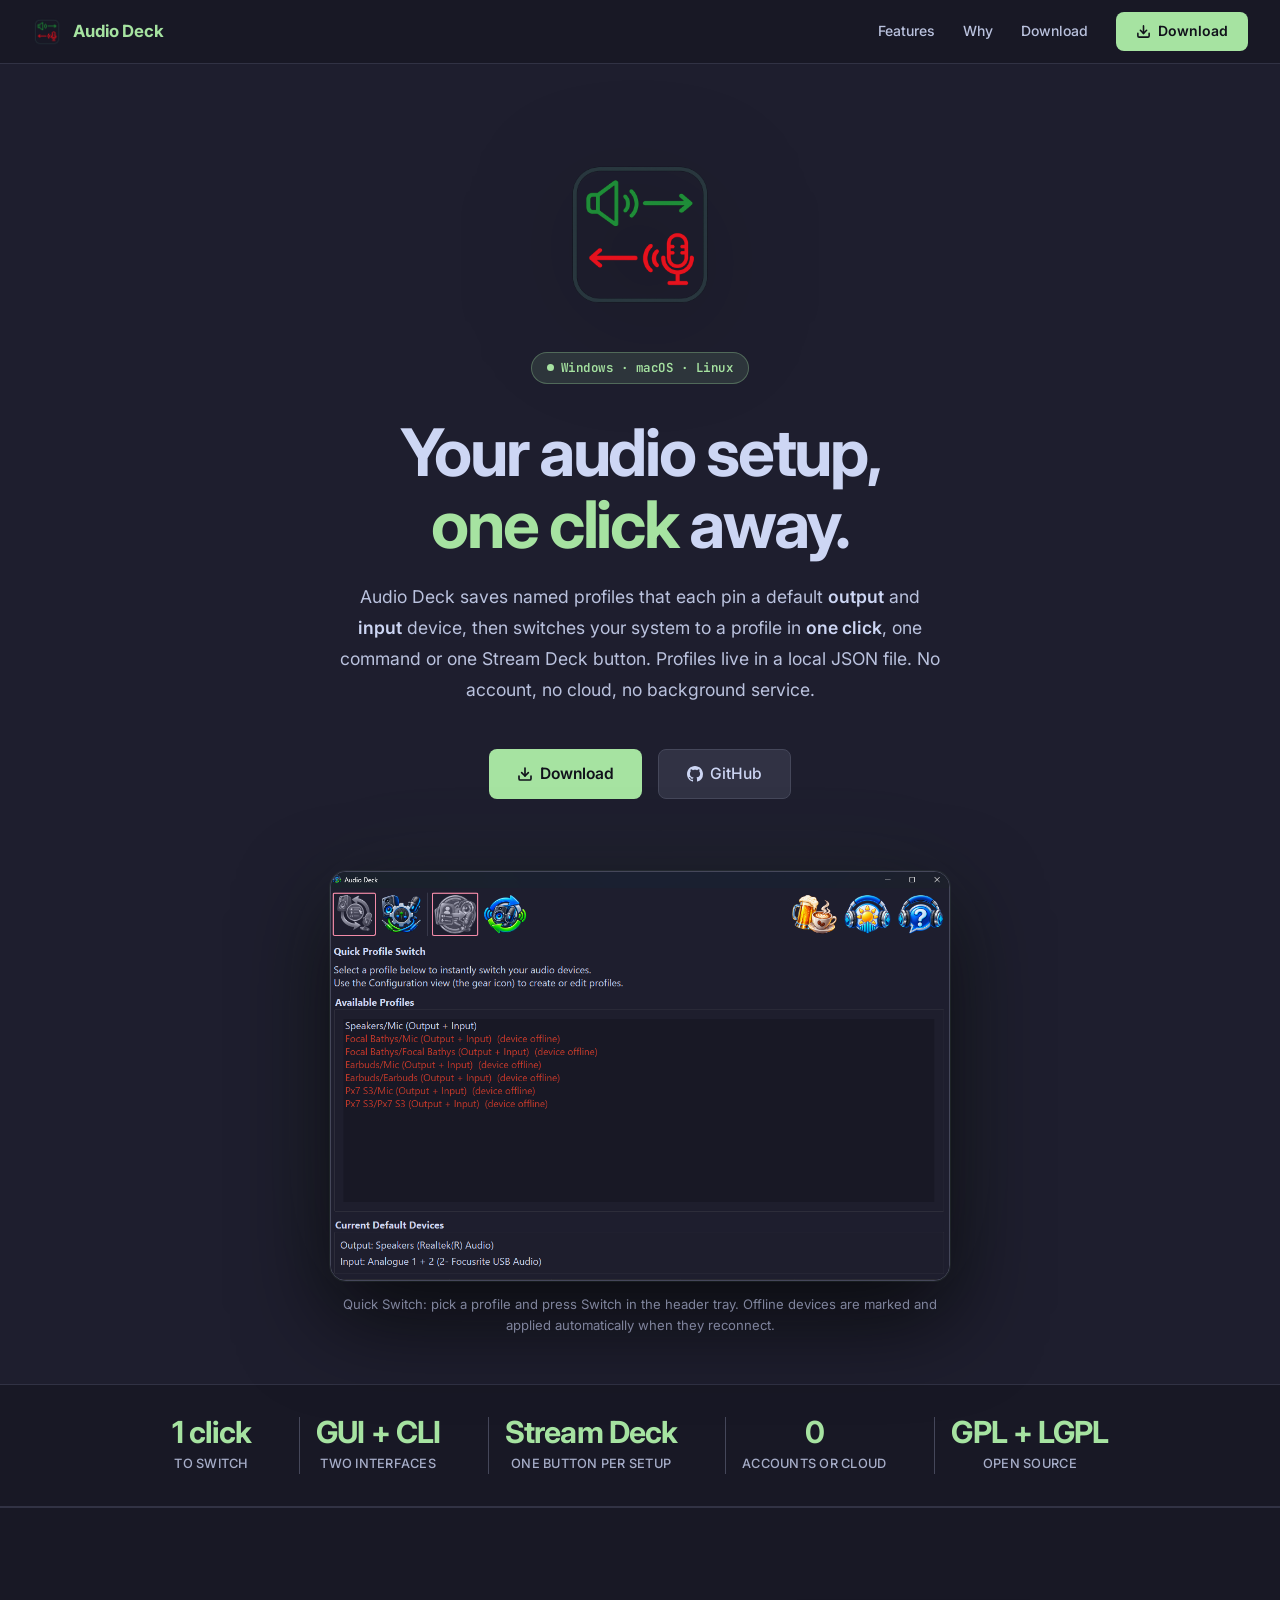
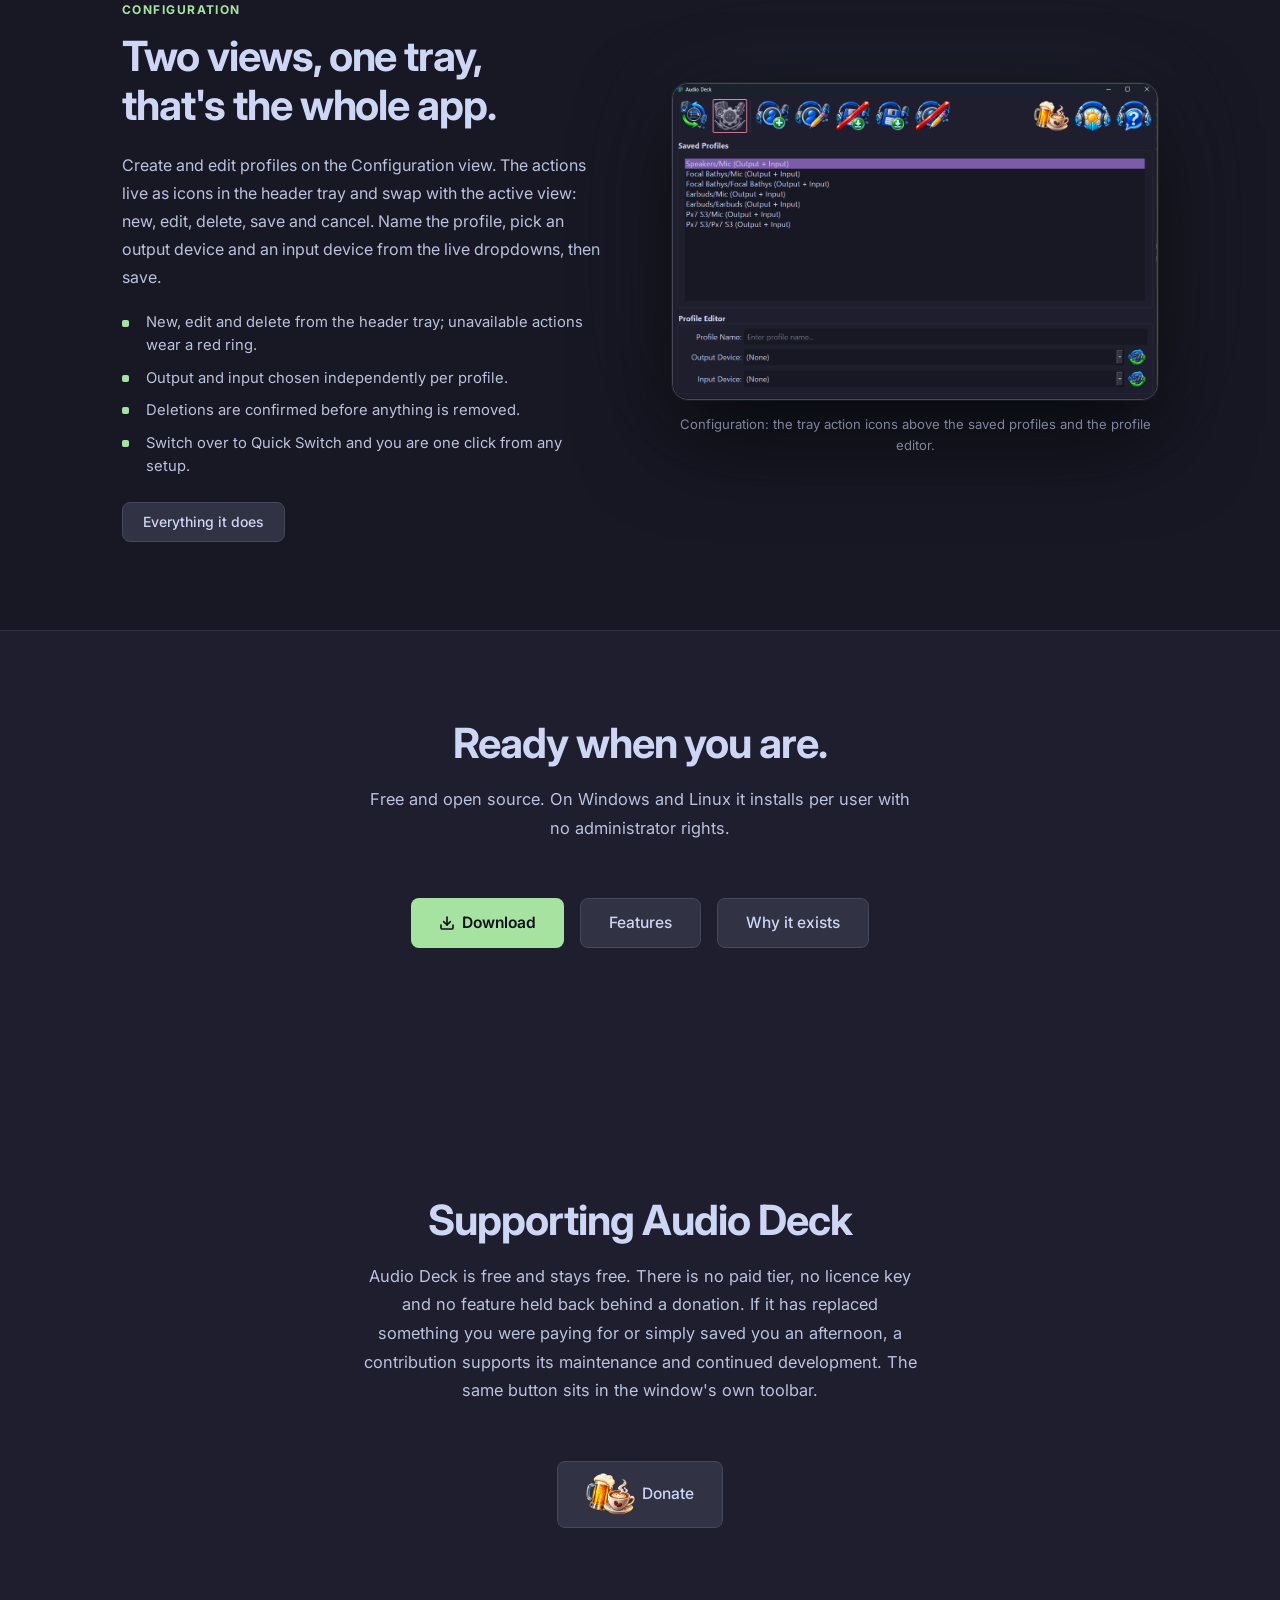
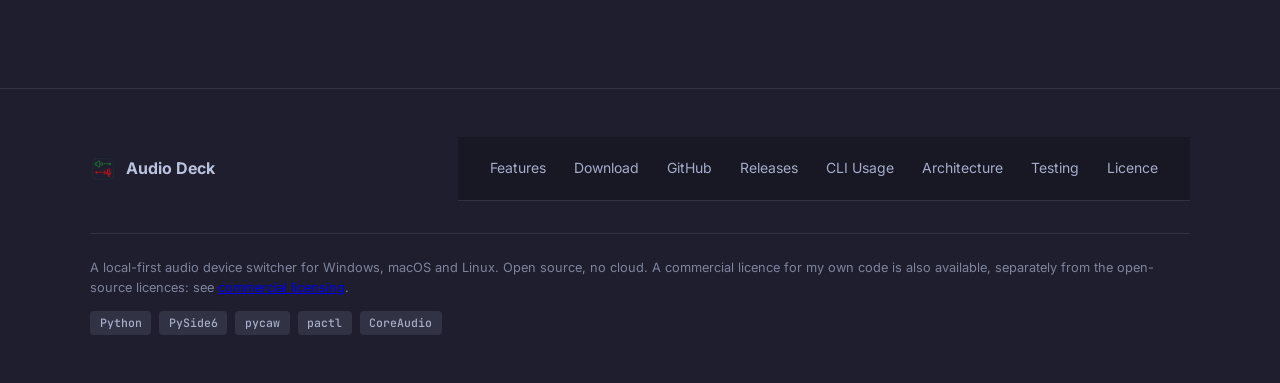
==== docs/index.html @ 9e5902a9 "Point the donate button at the new PayPal page The new page suggests a 5 GBP donation and lets the d" ====
<!DOCTYPE html>
<html lang="en">
<head>
  <meta charset="UTF-8">
  <meta name="viewport" content="width=device-width, initial-scale=1.0">
  <title>Audio Deck: one-click audio device switching</title>
  <meta name="description" content="A local-first audio device switcher for Windows, macOS and Linux. Save named profiles that pin a default output and input device, then switch in one click, one command or one Stream Deck button. GUI and CLI, no account, no cloud.">
  <link rel="canonical" href="https://ernster.dev/AudioDeck/">
  <meta name="theme-color" content="#1e1e2e">
  <!-- Social link previews. og:image must be an absolute URL and a raster
       format; Discord and X will not resolve a relative path or render SVG. -->
  <meta property="og:type" content="website">
  <meta property="og:site_name" content="Audio Deck">
  <meta property="og:url" content="https://ernster.dev/AudioDeck/">
  <meta property="og:title" content="Audio Deck: one-click audio device switching">
  <meta property="og:description" content="Save named profiles that pin a default output and input device, then switch your system in one click, one command or one Stream Deck button. Local-first, no account, no cloud.">
  <meta property="og:image" content="https://ernster.dev/AudioDeck/audiodeck-512.png">
  <meta property="og:image:width" content="512">
  <meta property="og:image:height" content="512">
  <meta property="og:image:alt" content="Audio Deck app icon">
  <meta property="og:locale" content="en_GB">
  <meta name="twitter:card" content="summary">
  <meta name="twitter:title" content="Audio Deck: one-click audio device switching">
  <meta name="twitter:description" content="Save named profiles that pin a default output and input device, then switch your system in one click, one command or one Stream Deck button.">
  <meta name="twitter:image" content="https://ernster.dev/AudioDeck/audiodeck-512.png">
  <script type="application/ld+json">
  {
    "@context": "https://schema.org",
    "@type": "SoftwareApplication",
    "name": "Audio Deck",
    "alternateName": "AudioDeck",
    "operatingSystem": "Windows, macOS, Linux",
    "applicationCategory": "UtilitiesApplication",
    "applicationSubCategory": "Audio device switcher",
    "description": "A local-first audio device switcher for Windows, macOS and Linux. Save named profiles that pin a default output and input device, then switch in one click, one command or one Stream Deck button. GUI and CLI, no account, no cloud.",
    "url": "https://ernster.dev/AudioDeck/",
    "downloadUrl": "https://github.com/oernster/AudioDeck/releases",
    "softwareHelp": "https://github.com/oernster/AudioDeck",
    "license": ["https://www.gnu.org/licenses/gpl-3.0.html", "https://www.gnu.org/licenses/lgpl-3.0.html"],
    "image": "https://ernster.dev/AudioDeck/audiodeck-512.png",
    "offers": {"@type": "Offer", "price": "0", "priceCurrency": "USD"},
    "author": {"@type": "Person", "name": "Oliver Ernster", "url": "https://github.com/oernster"}
  }
  </script>
  <link rel="icon" href="favicon.ico" sizes="any">
  <link rel="icon" type="image/png" sizes="32x32" href="favicon-32.png">
  <link rel="apple-touch-icon" href="apple-touch-icon.png">
  <link rel="preconnect" href="https://fonts.googleapis.com">
  <link rel="preconnect" href="https://fonts.gstatic.com" crossorigin>
  <link href="https://fonts.googleapis.com/css2?family=Inter:opsz,wght@14..32,300;14..32,400;14..32,500;14..32,600;14..32,700&family=JetBrains+Mono:wght@400;500&display=swap" rel="stylesheet">
  <link rel="stylesheet" href="styles.css">
</head>
<body>

<!-- Nav -->
<nav>
  <a class="nav-brand" href="./">
    <img src="audiodeck-512.png" alt="Audio Deck icon">
    <span>Audio Deck</span>
  </a>
  <div class="nav-right">
    <a class="nav-link" href="features.html">Features</a>
    <a class="nav-link" href="why.html">Why</a>
    <a class="nav-link" href="download.html">Download</a>
    <a class="btn-primary" href="download.html">
      <svg width="15" height="15" viewBox="0 0 24 24" fill="none" stroke="currentColor" stroke-width="2.5" stroke-linecap="round" stroke-linejoin="round"><path d="M21 15v4a2 2 0 0 1-2 2H5a2 2 0 0 1-2-2v-4"/><polyline points="7 10 12 15 17 10"/><line x1="12" y1="15" x2="12" y2="3"/></svg>
      Download
    </a>
  </div>
</nav>

<!-- Hero -->
<section class="hero">
  <img class="hero-icon fade" src="audiodeck-512.png" width="168" height="168" alt="Audio Deck app icon" fetchpriority="high" decoding="async">

  <div class="badge fade">
    <span class="badge-dot"></span>
    Windows &middot; macOS &middot; Linux
  </div>

  <h1 class="fade d1">Your audio setup,<br><span class="accent">one click</span> away.</h1>

  <p class="hero-desc fade d2">
    Audio Deck saves named profiles that each pin a default <strong>output</strong> and <strong>input</strong> device,
    then switches your system to a profile in <strong>one click</strong>, one command or one Stream Deck button.
    Profiles live in a local JSON file. No account, no cloud, no background service.
  </p>

  <div class="hero-cta fade d3">
    <a class="btn-primary" href="download.html">
      <svg width="16" height="16" viewBox="0 0 24 24" fill="none" stroke="currentColor" stroke-width="2.5" stroke-linecap="round" stroke-linejoin="round"><path d="M21 15v4a2 2 0 0 1-2 2H5a2 2 0 0 1-2-2v-4"/><polyline points="7 10 12 15 17 10"/><line x1="12" y1="15" x2="12" y2="3"/></svg>
      Download
    </a>
    <a class="btn-secondary" href="https://github.com/oernster/AudioDeck">
      <svg width="16" height="16" viewBox="0 0 24 24" fill="currentColor"><path d="M12 0C5.37 0 0 5.37 0 12c0 5.31 3.435 9.795 8.205 11.385.6.105.825-.255.825-.57 0-.285-.015-1.23-.015-2.235-3.015.555-3.795-.735-4.035-1.41-.135-.345-.72-1.41-1.23-1.695-.42-.225-1.02-.78-.015-.795.945-.015 1.62.87 1.845 1.23 1.08 1.815 2.805 1.305 3.495.99.105-.78.42-1.305.765-1.605-2.67-.3-5.46-1.335-5.46-5.925 0-1.305.465-2.385 1.23-3.225-.12-.3-.54-1.53.12-3.18 0 0 1.005-.315 3.3 1.23.96-.27 1.98-.405 3-.405s2.04.135 3 .405c2.295-1.56 3.3-1.23 3.3-1.23.66 1.65.24 2.88.12 3.18.765.84 1.23 1.905 1.23 3.225 0 4.605-2.805 5.625-5.475 5.925.435.375.81 1.095.81 2.22 0 1.605-.015 2.895-.015 3.3 0 .315.225.69.825.57A12.02 12.02 0 0 0 24 12c0-6.63-5.37-12-12-12z"/></svg>
      GitHub
    </a>
  </div>

  <div class="hero-shot fade d4">
    <div class="shot">
      <img src="screenshots/audiodeck1.png" width="1144" height="752" alt="Audio Deck Quick Switch view: the header tray of icon buttons above a list of saved profiles with offline devices marked, above the current default output and input devices.">
    </div>
    <p class="shot-caption">Quick Switch: pick a profile and press Switch in the header tray. Offline devices are marked and applied automatically when they reconnect.</p>
  </div>
</section>

<!-- Stats bar -->
<div class="stats-bar">
  <div class="stats-inner">
    <div class="stat"><div class="stat-value">1 click</div><div class="stat-label">To switch</div></div>
    <div class="stat"><div class="stat-value">GUI + CLI</div><div class="stat-label">Two interfaces</div></div>
    <div class="stat"><div class="stat-value">Stream Deck</div><div class="stat-label">One button per setup</div></div>
    <div class="stat"><div class="stat-value">0</div><div class="stat-label">Accounts or cloud</div></div>
    <div class="stat"><div class="stat-value">GPL + LGPL</div><div class="stat-label">Open source</div></div>
  </div>
</div>

<!-- Configuration screenshot split -->
<div class="split-band">
  <section class="section">
    <div class="split-grid">
      <div class="split-text">
        <div class="section-label">Configuration</div>
        <h2 class="section-title" style="margin-bottom:1.25rem;">Two views, one tray,<br>that's the whole app.</h2>
        <p>Create and edit profiles on the Configuration view. The actions live as icons in the header tray and swap with the active view: new, edit, delete, save and cancel. Name the profile, pick an output device and an input device from the live dropdowns, then save.</p>
        <ul>
          <li>New, edit and delete from the header tray; unavailable actions wear a red ring.</li>
          <li>Output and input chosen independently per profile.</li>
          <li>Deletions are confirmed before anything is removed.</li>
          <li>Switch over to Quick Switch and you are one click from any setup.</li>
        </ul>
        <a class="btn-secondary" href="features.html">Everything it does</a>
      </div>
      <div>
        <div class="shot">
          <img src="screenshots/audiodeck2.png" width="1148" height="749" alt="Audio Deck Configuration view: the header tray action icons above the saved-profiles list and a profile editor showing profile name, output device and input device dropdowns.">
        </div>
        <p class="shot-caption">Configuration: the tray action icons above the saved profiles and the profile editor.</p>
      </div>
    </div>
  </section>
</div>

<!-- Closing pointers -->
<section class="section" style="text-align:center;">
  <h2 class="section-title">Ready when you are.</h2>
  <p class="section-sub" style="margin-left:auto;margin-right:auto;">Free and open source. On Windows and Linux it installs per user with no administrator rights.</p>
  <div class="hero-cta">
    <a class="btn-primary" href="download.html">
      <svg width="16" height="16" viewBox="0 0 24 24" fill="none" stroke="currentColor" stroke-width="2.5" stroke-linecap="round" stroke-linejoin="round"><path d="M21 15v4a2 2 0 0 1-2 2H5a2 2 0 0 1-2-2v-4"/><polyline points="7 10 12 15 17 10"/><line x1="12" y1="15" x2="12" y2="3"/></svg>
      Download
    </a>
    <a class="btn-secondary" href="features.html">Features</a>
    <a class="btn-secondary" href="why.html">Why it exists</a>
  </div>
</section>

<!-- Supporting the project -->
<section class="section" id="support" style="text-align:center;">
  <h2 class="section-title">Supporting Audio Deck</h2>
  <p class="section-sub" style="margin-left:auto;margin-right:auto;">Audio Deck is free and stays free. There is no paid tier, no licence key and no feature held back behind a donation. If it has replaced something you were paying for or simply saved you an afternoon, a contribution supports its maintenance and continued development. The same button sits in the window's own toolbar.</p>
  <div class="hero-cta">
    <a class="btn-secondary" href="https://www.paypal.com/ncp/payment/8DD4P8F5U69F6">
      <img src="donate.png" alt="">
      Donate
    </a>
  </div>
</section>

<!-- Footer -->
<footer>
  <div class="footer-inner">
    <div class="footer-top">
      <a class="footer-brand" href="./">
        <img src="audiodeck-512.png" alt="Audio Deck">
        <span>Audio Deck</span>
      </a>
      <nav class="footer-links">
        <a href="features.html">Features</a>
        <a href="download.html">Download</a>
        <a href="https://github.com/oernster/AudioDeck">GitHub</a>
        <a href="https://github.com/oernster/AudioDeck/releases">Releases</a>
        <a href="https://github.com/oernster/AudioDeck/blob/main/CLI_USAGE.md">CLI Usage</a>
        <a href="https://github.com/oernster/AudioDeck/blob/main/ARCHITECTURE.md">Architecture</a>
        <a href="https://github.com/oernster/AudioDeck/blob/main/TESTING.md">Testing</a>
        <a href="https://github.com/oernster/AudioDeck/blob/main/LICENSE">Licence</a>
      </nav>
    </div>
    <div class="footer-bottom">
      <p>A local-first audio device switcher for Windows, macOS and Linux. Open source, no cloud. A commercial licence for my own code is also available, separately from the open-source licences: see <a href="https://ernster.dev/commercial-licensing.html">commercial licensing</a>.</p>
      <div class="chips">
        <span class="chip">Python</span>
        <span class="chip">PySide6</span>
        <span class="chip">pycaw</span>
        <span class="chip">pactl</span>
        <span class="chip">CoreAudio</span>
      </div>
    </div>
  </div>
</footer>

</body>
</html>
---- docs/styles.css ----
/* Audio Deck site styles, shared by every page. Catppuccin Mocha. */

/* Catppuccin Mocha palette */
:root {
  --base:     #1e1e2e;
  --mantle:   #181825;
  --crust:    #11111b;
  --surface0: #313244;
  --surface1: #45475a;
  --surface2: #585b70;
  --overlay0: #6c7086;
  --overlay1: #7f849c;
  --subtext0: #a6adc8;
  --subtext1: #bac2de;
  --text:     #cdd6f4;
  --lavender: #b4befe;
  --blue:     #89b4fa;
  --sapphire: #74c7ec;
  --teal:     #94e2d5;
  --green:    #a6e3a1;
  --yellow:   #f9e2af;
  --peach:    #fab387;
  --maroon:   #eba0ac;
  --red:      #f38ba8;
  --mauve:    #cba6f7;
  --pink:     #f5c2e7;
  /* Audio Deck primary accent = green (output), with red as the input counterpart */
  --accent:        var(--green);
  --accent-rgb:    166, 227, 161;
}

*, *::before, *::after { box-sizing: border-box; margin: 0; padding: 0; }

html { scroll-behavior: smooth; }

body {
  font-family: 'Inter', system-ui, sans-serif;
  background: var(--base);
  color: var(--text);
  line-height: 1.6;
  -webkit-font-smoothing: antialiased;
}

/* Navigation */
nav {
  position: sticky;
  top: 0;
  z-index: 100;
  background: rgba(24, 24, 37, 0.88);
  backdrop-filter: blur(14px);
  -webkit-backdrop-filter: blur(14px);
  border-bottom: 1px solid var(--surface0);
  padding: 0 2rem;
  height: 64px;
  display: flex;
  align-items: center;
  justify-content: space-between;
}

.nav-brand { display: flex; align-items: center; gap: 0.7rem; text-decoration: none; }
.nav-brand img { width: 30px; height: 30px; }
.nav-brand span { font-size: 1.05rem; font-weight: 700; letter-spacing: -0.01em; color: var(--accent); }

.nav-right { display: flex; align-items: center; gap: 1.75rem; }
.nav-right a.nav-link {
  color: var(--subtext1);
  text-decoration: none;
  font-size: 0.875rem;
  font-weight: 500;
  transition: color 0.18s;
}
.nav-right a.nav-link:hover { color: var(--text); }

/* Buttons */
.btn-primary {
  display: inline-flex;
  align-items: center;
  gap: 0.45rem;
  background: var(--accent);
  color: var(--crust);
  text-decoration: none;
  font-weight: 600;
  font-size: 0.875rem;
  padding: 0.5rem 1.25rem;
  border-radius: 8px;
  transition: opacity 0.18s, transform 0.15s;
  white-space: nowrap;
}
.btn-primary:hover { opacity: 0.88; transform: translateY(-1px); }

.btn-secondary {
  display: inline-flex;
  align-items: center;
  gap: 0.45rem;
  background: var(--surface0);
  color: var(--text);
  text-decoration: none;
  font-weight: 500;
  font-size: 0.875rem;
  padding: 0.5rem 1.25rem;
  border-radius: 8px;
  border: 1px solid var(--surface1);
  transition: background 0.18s, transform 0.15s;
  white-space: nowrap;
}
.btn-secondary:hover { background: var(--surface1); transform: translateY(-1px); }

/* A button whose label is preceded by artwork rather than plain text. Sized in
   em against the button's own type, so the two stay in proportion if that type
   ever changes. At one line box the artwork could not be read, so the mark
   takes 1.8 times that and this button is deliberately taller than a text-only
   one beside it. display: block drops the inline descender space that would
   otherwise add a stray couple of pixels under the picture. */
.btn-secondary img {
  display: block;
  height: 2.7em;
  width: auto;
}


/* Hero */
.hero { max-width: 1100px; margin: 0 auto; padding: 5.5rem 2rem 3rem; text-align: center; }

.hero-icon {
  display: block;
  width: 168px;
  height: 168px;
  margin: 0 auto 2rem;
  filter: drop-shadow(0 22px 50px rgba(0, 0, 0, 0.5));
}

.badge {
  display: inline-flex;
  align-items: center;
  gap: 0.45rem;
  background: rgba(var(--accent-rgb), 0.12);
  border: 1px solid rgba(var(--accent-rgb), 0.3);
  color: var(--accent);
  font-size: 0.78rem;
  font-weight: 600;
  font-family: 'JetBrains Mono', monospace;
  padding: 0.3rem 0.9rem;
  border-radius: 99px;
  margin-bottom: 2rem;
  letter-spacing: 0.04em;
}
.badge-dot { width: 7px; height: 7px; border-radius: 50%; background: var(--accent); flex-shrink: 0; }

h1 {
  font-size: clamp(2.5rem, 6vw, 4.1rem);
  font-weight: 700;
  letter-spacing: -0.035em;
  line-height: 1.1;
  margin-bottom: 1.4rem;
}
h1 .accent { color: var(--accent); }

.hero-desc {
  font-size: 1.1rem;
  color: var(--subtext1);
  max-width: 600px;
  margin: 0 auto 2.75rem;
  line-height: 1.75;
}
.hero-desc strong { color: var(--text); font-weight: 600; }

.hero-cta { display: flex; gap: 1rem; justify-content: center; flex-wrap: wrap; margin-bottom: 4.5rem; }
.hero-cta .btn-primary, .hero-cta .btn-secondary { font-size: 0.975rem; padding: 0.7rem 1.75rem; }

.shot {
  border-radius: 16px;
  overflow: hidden;
  border: 1px solid var(--surface1);
  background: var(--crust);
  box-shadow:
    0 0 0 1px rgba(var(--accent-rgb), 0.06),
    0 36px 90px rgba(0, 0, 0, 0.7),
    0 0 120px rgba(var(--accent-rgb), 0.05);
}
.shot img { width: 100%; height: auto; display: block; }

.hero-shot { max-width: 620px; margin: 0 auto; }

/* Stats bar */
.stats-bar { background: var(--mantle); border-top: 1px solid var(--surface0); border-bottom: 1px solid var(--surface0); }
.stats-inner {
  max-width: 1100px;
  margin: 0 auto;
  padding: 2rem;
  display: flex;
  gap: 2rem;
  flex-wrap: wrap;
  justify-content: center;
  align-items: center;
}
.stat { text-align: center; padding: 0 1rem; }
.stat + .stat { border-left: 1px solid var(--surface1); }
.stat-value { font-size: 1.9rem; font-weight: 700; letter-spacing: -0.03em; color: var(--accent); line-height: 1; margin-bottom: 0.4rem; }
.stat-label { font-size: 0.8rem; color: var(--subtext0); font-weight: 500; letter-spacing: 0.02em; text-transform: uppercase; }

/* Section wrapper */
.section { max-width: 1100px; margin: 0 auto; padding: 5.5rem 2rem; }
.section-label {
  display: inline-block;
  color: var(--accent);
  font-size: 0.75rem;
  font-weight: 700;
  letter-spacing: 0.12em;
  text-transform: uppercase;
  margin-bottom: 0.75rem;
}
.section-title { font-size: clamp(1.8rem, 4vw, 2.6rem); font-weight: 700; letter-spacing: -0.025em; line-height: 1.2; margin-bottom: 1rem; }
.section-sub { font-size: 1.025rem; color: var(--subtext1); max-width: 560px; line-height: 1.75; margin-bottom: 3.5rem; }

/* Features grid */
.features-grid { display: grid; grid-template-columns: repeat(auto-fill, minmax(305px, 1fr)); gap: 1.25rem; }
.feat {
  background: var(--mantle);
  border: 1px solid var(--surface0);
  border-radius: 16px;
  padding: 1.75rem;
  transition: border-color 0.2s, transform 0.2s;
}
.feat:hover { border-color: var(--surface2); transform: translateY(-3px); }
.feat-icon {
  width: 44px;
  height: 44px;
  border-radius: 12px;
  display: flex;
  align-items: center;
  justify-content: center;
  margin-bottom: 1.1rem;
  flex-shrink: 0;
}
.ic-green  { background: rgba(166,227,161,0.15); color: var(--green); }
.ic-red    { background: rgba(243,139,168,0.15); color: var(--red); }
.ic-blue   { background: rgba(137,180,250,0.15); color: var(--blue); }
.ic-teal   { background: rgba(148,226,213,0.15); color: var(--teal); }
.ic-peach  { background: rgba(250,179,135,0.15); color: var(--peach); }
.ic-sapp   { background: rgba(116,199,236,0.15); color: var(--sapphire); }
.ic-lav    { background: rgba(180,190,254,0.15); color: var(--lavender); }
.ic-yellow { background: rgba(249,226,175,0.15); color: var(--yellow); }
.ic-mauve  { background: rgba(203,166,247,0.15); color: var(--mauve); }
.ic-pink   { background: rgba(245,194,231,0.15); color: var(--pink); }
/* A tenth card would sit alone on a fourth row, so it spans the grid and
   lays out horizontally, reading as a closing note rather than a leftover. */
.feat-wide { grid-column: 1 / -1; display: flex; align-items: center; gap: 1.25rem; }
.feat-wide .feat-icon { flex: 0 0 auto; margin-bottom: 0; }
.feat-wide .feat-wide-body { display: flex; flex-direction: column; gap: 0.35rem; }
.feat-wide h3 { margin: 0; }
.feat-wide p { margin: 0; }
@media (max-width: 700px) {
  .feat-wide { flex-direction: column; align-items: flex-start; gap: 0.75rem; }
}
.feat h3 { font-size: 0.975rem; font-weight: 600; color: var(--text); margin-bottom: 0.5rem; }
.feat p { font-size: 0.875rem; color: var(--subtext0); line-height: 1.65; }

.divider { max-width: 1100px; margin: 0 auto; height: 1px; background: var(--surface0); }

/* Split section (text + screenshot) */
.split-band { background: var(--mantle); border-top: 1px solid var(--surface0); border-bottom: 1px solid var(--surface0); }
.split-grid { display: grid; grid-template-columns: 1fr 1fr; gap: 4rem; align-items: center; }
.split-grid .split-text p { color: var(--subtext1); font-size: 1rem; line-height: 1.75; margin-bottom: 1.25rem; }
.split-grid .split-text ul { list-style: none; display: flex; flex-direction: column; gap: 0.6rem; margin-bottom: 1.5rem; }
.split-grid .split-text li { font-size: 0.925rem; color: var(--subtext1); line-height: 1.55; padding-left: 1.5rem; position: relative; }
.split-grid .split-text li::before {
  content: '';
  position: absolute;
  left: 0;
  top: 0.55em;
  width: 7px;
  height: 7px;
  border-radius: 2px;
  background: var(--accent);
}

/* Code block */
.code-block { background: var(--crust); border: 1px solid var(--surface0); border-radius: 14px; overflow: hidden; }
.code-block-head {
  background: var(--surface0);
  padding: 0.55rem 1rem;
  font-size: 0.775rem;
  color: var(--subtext0);
  font-family: 'JetBrains Mono', monospace;
  display: flex;
  align-items: center;
  gap: 0.5rem;
  border-bottom: 1px solid var(--surface1);
}
.code-block pre {
  padding: 1.25rem;
  font-family: 'JetBrains Mono', monospace;
  font-size: 0.81rem;
  line-height: 1.8;
  color: var(--text);
  overflow-x: auto;
}
.tc { color: var(--overlay1); }
.tk { color: var(--blue); }
.ta { color: var(--green); }
.tf { color: var(--peach); }
.ts { color: var(--teal); }

.cli-grid { display: grid; grid-template-columns: 1fr 1fr; gap: 1.5rem; align-items: start; }

/* Architecture */
.arch-figure {
  display: block;
  width: 100%;
  max-width: 880px;
  margin: 1.75rem auto 0;
  background: var(--mantle);
  border: 1px solid var(--surface0);
  border-radius: 14px;
  padding: 1.75rem;
}
.arch-figure svg { width: 100%; height: auto; display: block; }

/* Install */
.install-band { background: var(--mantle); border-top: 1px solid var(--surface0); border-bottom: 1px solid var(--surface0); }
.install-grid { display: grid; grid-template-columns: 1fr 1fr; gap: 4rem; align-items: start; }
.install-grid .install-text p { color: var(--subtext1); font-size: 0.95rem; line-height: 1.7; margin-bottom: 1.75rem; }
.install-grid .install-text .note { margin-top: 1.25rem; font-size: 0.8rem; color: var(--overlay1); }
code.inline { font-family: 'JetBrains Mono', monospace; font-size: 0.82rem; color: var(--peach); }

/* Download */
#download .section-sub { margin-bottom: 1.25rem; }
.dl-version {
  display: block;
  width: fit-content;
  margin-left: auto;
  margin-right: auto;
  margin-top: 4px;
  font-size: 14px;
  color: var(--accent);
  border: 1px solid var(--surface1);
  border-radius: 999px;
  padding: 4px 14px;
}
.downloads {
  display: grid;
  grid-template-columns: repeat(auto-fit, minmax(260px, 1fr));
  gap: 16px;
  margin-top: 28px;
}
.dl-card {
  background: var(--crust);
  border: 1px solid var(--surface0);
  border-radius: 16px;
  padding: 24px 20px;
  text-align: center;
  display: flex;
  flex-direction: column;
  gap: 6px;
}
.dl-card .ico { font-size: 30px; }
.dl-card h3 { margin: 4px 0 0; font-size: 18px; font-weight: 600; }
.dl-card .req { color: var(--subtext0); font-size: 13px; margin: 0; }
.dl-card .btn-primary { margin: 14px auto 4px; }
.dl-card .meta {
  color: var(--subtext0);
  font-size: 12.5px;
  min-height: 1.2em;
  margin: 0;
}
.dl-card .how { color: var(--subtext0); font-size: 13px; margin: 8px 0 0; }
.dl-card code {
  background: var(--surface0);
  border: 1px solid var(--surface1);
  border-radius: 6px;
  padding: 1px 6px;
  font-size: 12px;
  font-family: 'JetBrains Mono', monospace;
  color: var(--peach);
}
.dl-links {
  text-align: center;
  color: var(--subtext0);
  font-size: 14px;
  margin: 18px 0 0;
}
.dl-links a { color: var(--accent); text-decoration: none; }
.dl-links a:hover { text-decoration: underline; }

/* Footer */
footer { border-top: 1px solid var(--surface0); padding: 3rem 2rem; }
.footer-inner { max-width: 1100px; margin: 0 auto; }
.footer-top { display: flex; align-items: center; justify-content: space-between; flex-wrap: wrap; gap: 1.5rem; margin-bottom: 2rem; }
.footer-brand { display: flex; align-items: center; gap: 0.6rem; text-decoration: none; }
.footer-brand img { width: 26px; height: 26px; }
.footer-brand span { font-size: 1rem; font-weight: 700; color: var(--subtext1); }
.footer-links { display: flex; gap: 1.75rem; flex-wrap: wrap; }
.footer-links a { color: var(--subtext0); text-decoration: none; font-size: 0.875rem; transition: color 0.18s; }
.footer-links a:hover { color: var(--text); }
.footer-bottom { border-top: 1px solid var(--surface0); padding-top: 1.5rem; display: flex; align-items: center; justify-content: space-between; flex-wrap: wrap; gap: 0.75rem; }
.footer-bottom p { font-size: 0.8rem; color: var(--overlay1); }
.footer-bottom .chips { display: flex; gap: 0.5rem; flex-wrap: wrap; }
.chip { background: var(--surface0); color: var(--subtext0); font-size: 0.72rem; font-weight: 500; padding: 0.2rem 0.6rem; border-radius: 4px; font-family: 'JetBrains Mono', monospace; }

/* Screenshot caption */
.shot-caption { text-align: center; font-size: 0.82rem; color: var(--overlay1); margin-top: 0.85rem; }

/* Responsive */
@media (max-width: 768px) {
  .split-grid, .install-grid, .cli-grid { grid-template-columns: 1fr; gap: 2.5rem; }
}
@media (max-width: 640px) {
  nav { padding: 0 1rem; }
  .nav-right .nav-link { display: none; }
  .hero { padding: 3rem 1.25rem 2rem; }
  .section { padding: 3.5rem 1.25rem; }
  .features-grid { grid-template-columns: 1fr; }
  .stat + .stat { border-left: none; border-top: 1px solid var(--surface1); }
  .stats-inner { flex-direction: column; gap: 1.25rem; }
}

/* Entrance animation */
@keyframes fadeUp { from { opacity: 0; transform: translateY(18px); } to { opacity: 1; transform: translateY(0); } }
.fade { animation: fadeUp 0.52s ease both; }
.d1 { animation-delay: 0.08s; }
.d2 { animation-delay: 0.18s; }
.d3 { animation-delay: 0.28s; }
.d4 { animation-delay: 0.38s; }

/* Prose pages (why.html) */
.prose p {
  color: var(--subtext1);
  font-size: 1.025rem;
  max-width: 820px;
  line-height: 1.75;
  margin-bottom: 1.25rem;
}
.prose a { color: var(--accent); text-decoration: none; }
.prose a:hover { text-decoration: underline; }
.cta-row { display: flex; gap: 1rem; flex-wrap: wrap; margin-top: 2rem; }
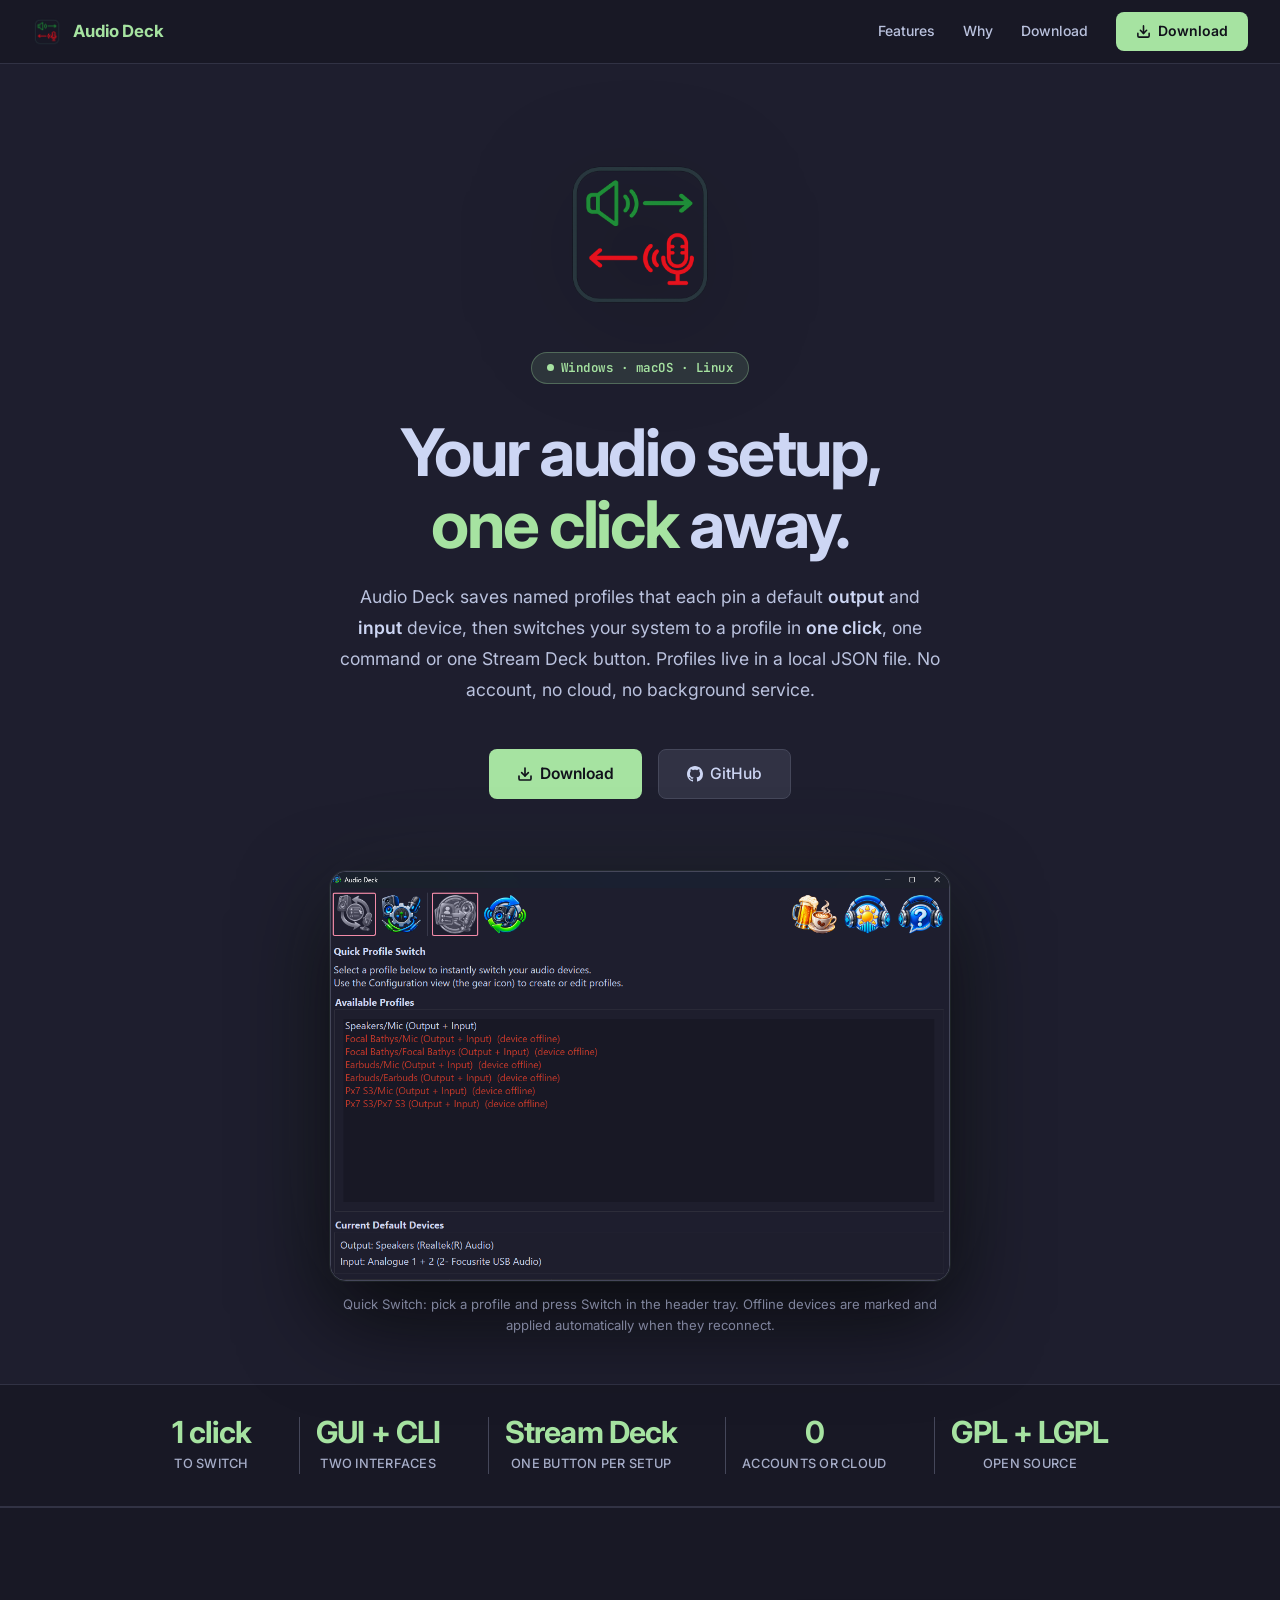
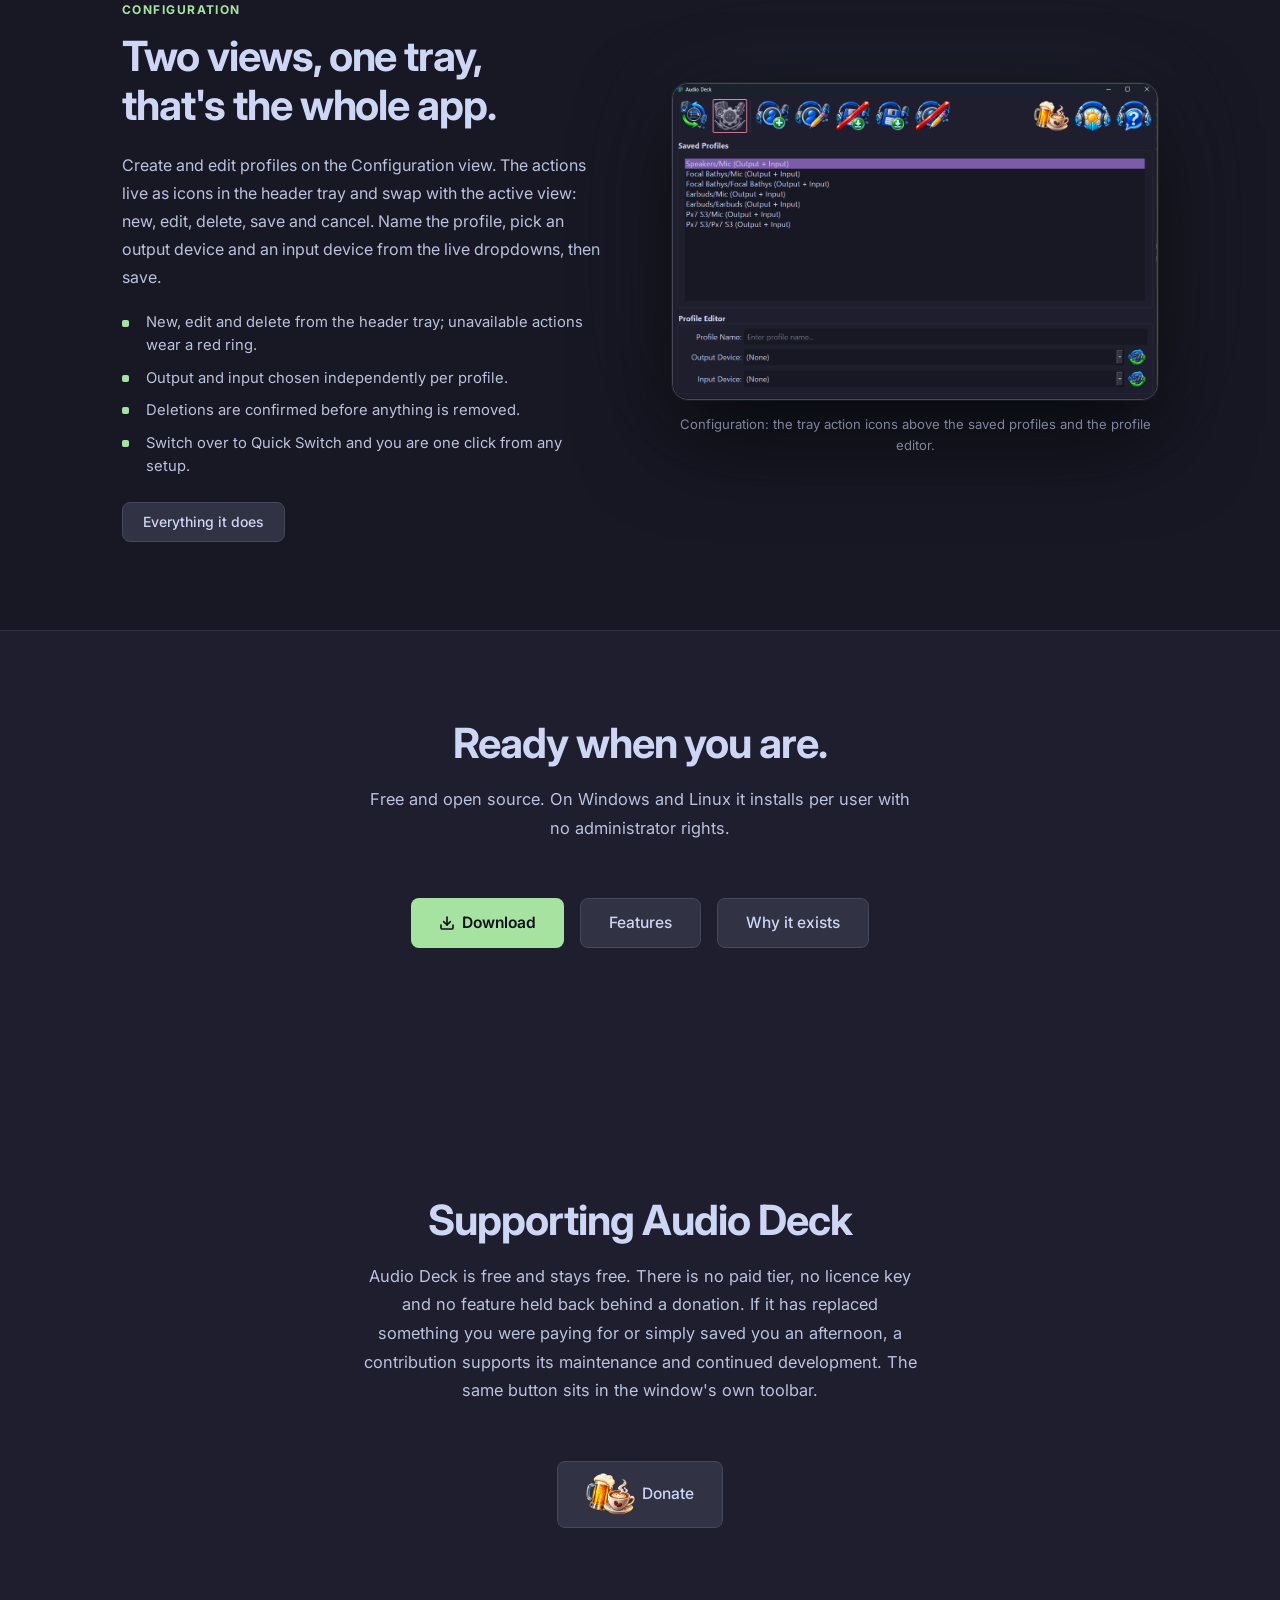
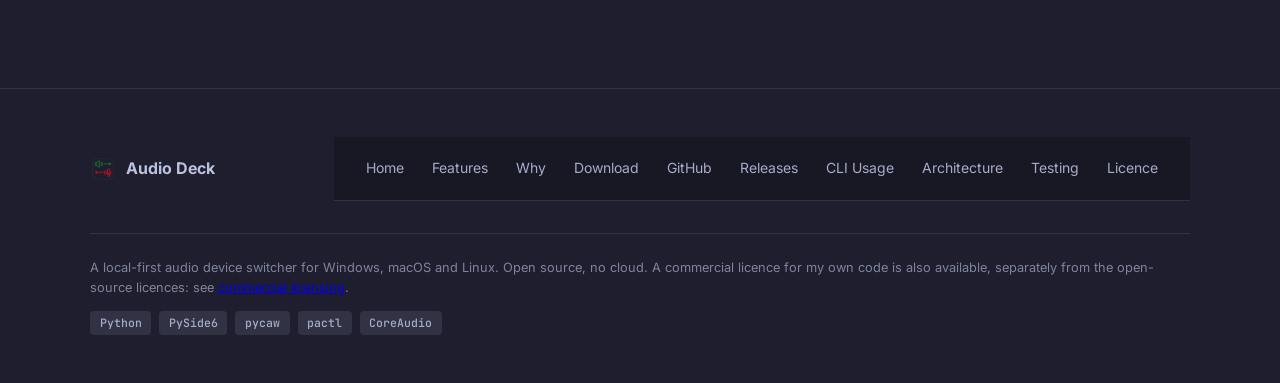
==== commit 7c7c616e: "Give every footer the four role pages Each page's footer now lists Home, Features, Why and Download " ====
--- a/docs/index.html
+++ b/docs/index.html
@@ -177,7 +177,9 @@
         <span>Audio Deck</span>
       </a>
       <nav class="footer-links">
+        <a href="./">Home</a>
         <a href="features.html">Features</a>
+        <a href="why.html">Why</a>
         <a href="download.html">Download</a>
         <a href="https://github.com/oernster/AudioDeck">GitHub</a>
         <a href="https://github.com/oernster/AudioDeck/releases">Releases</a>
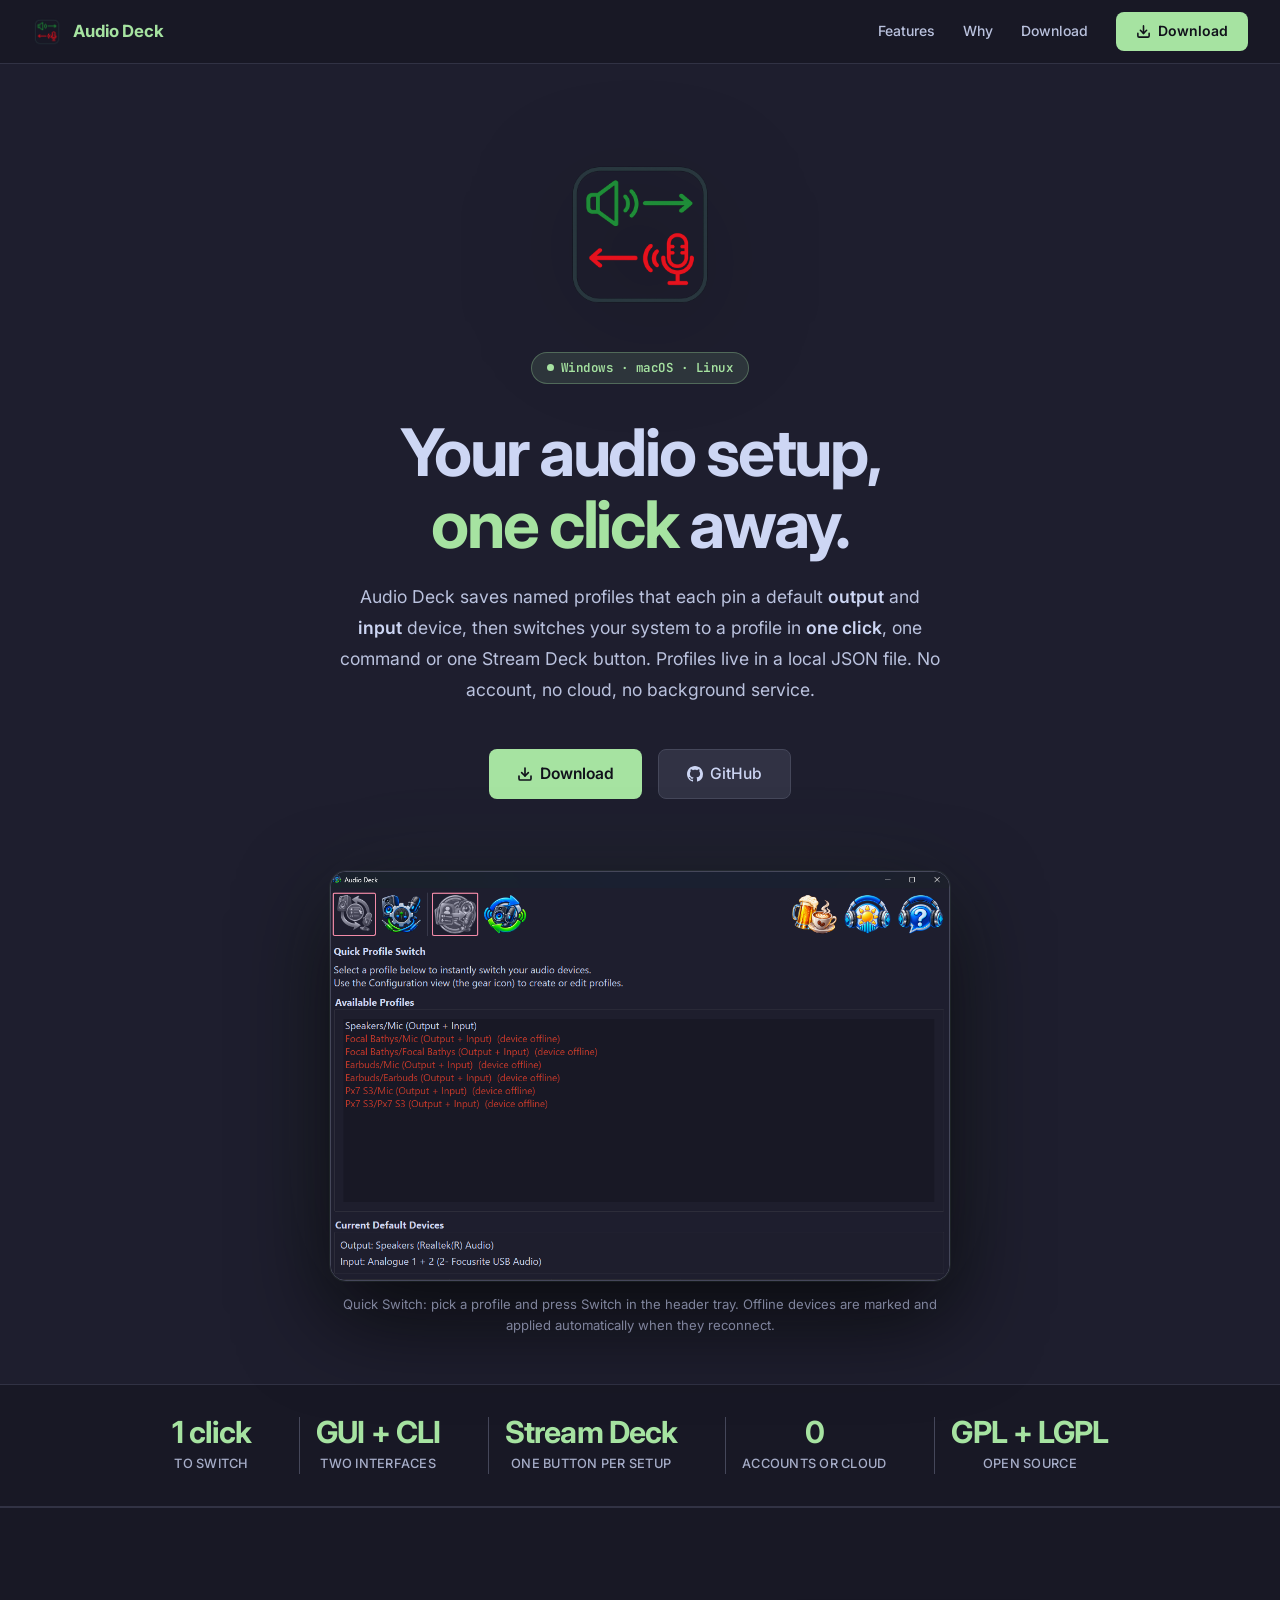
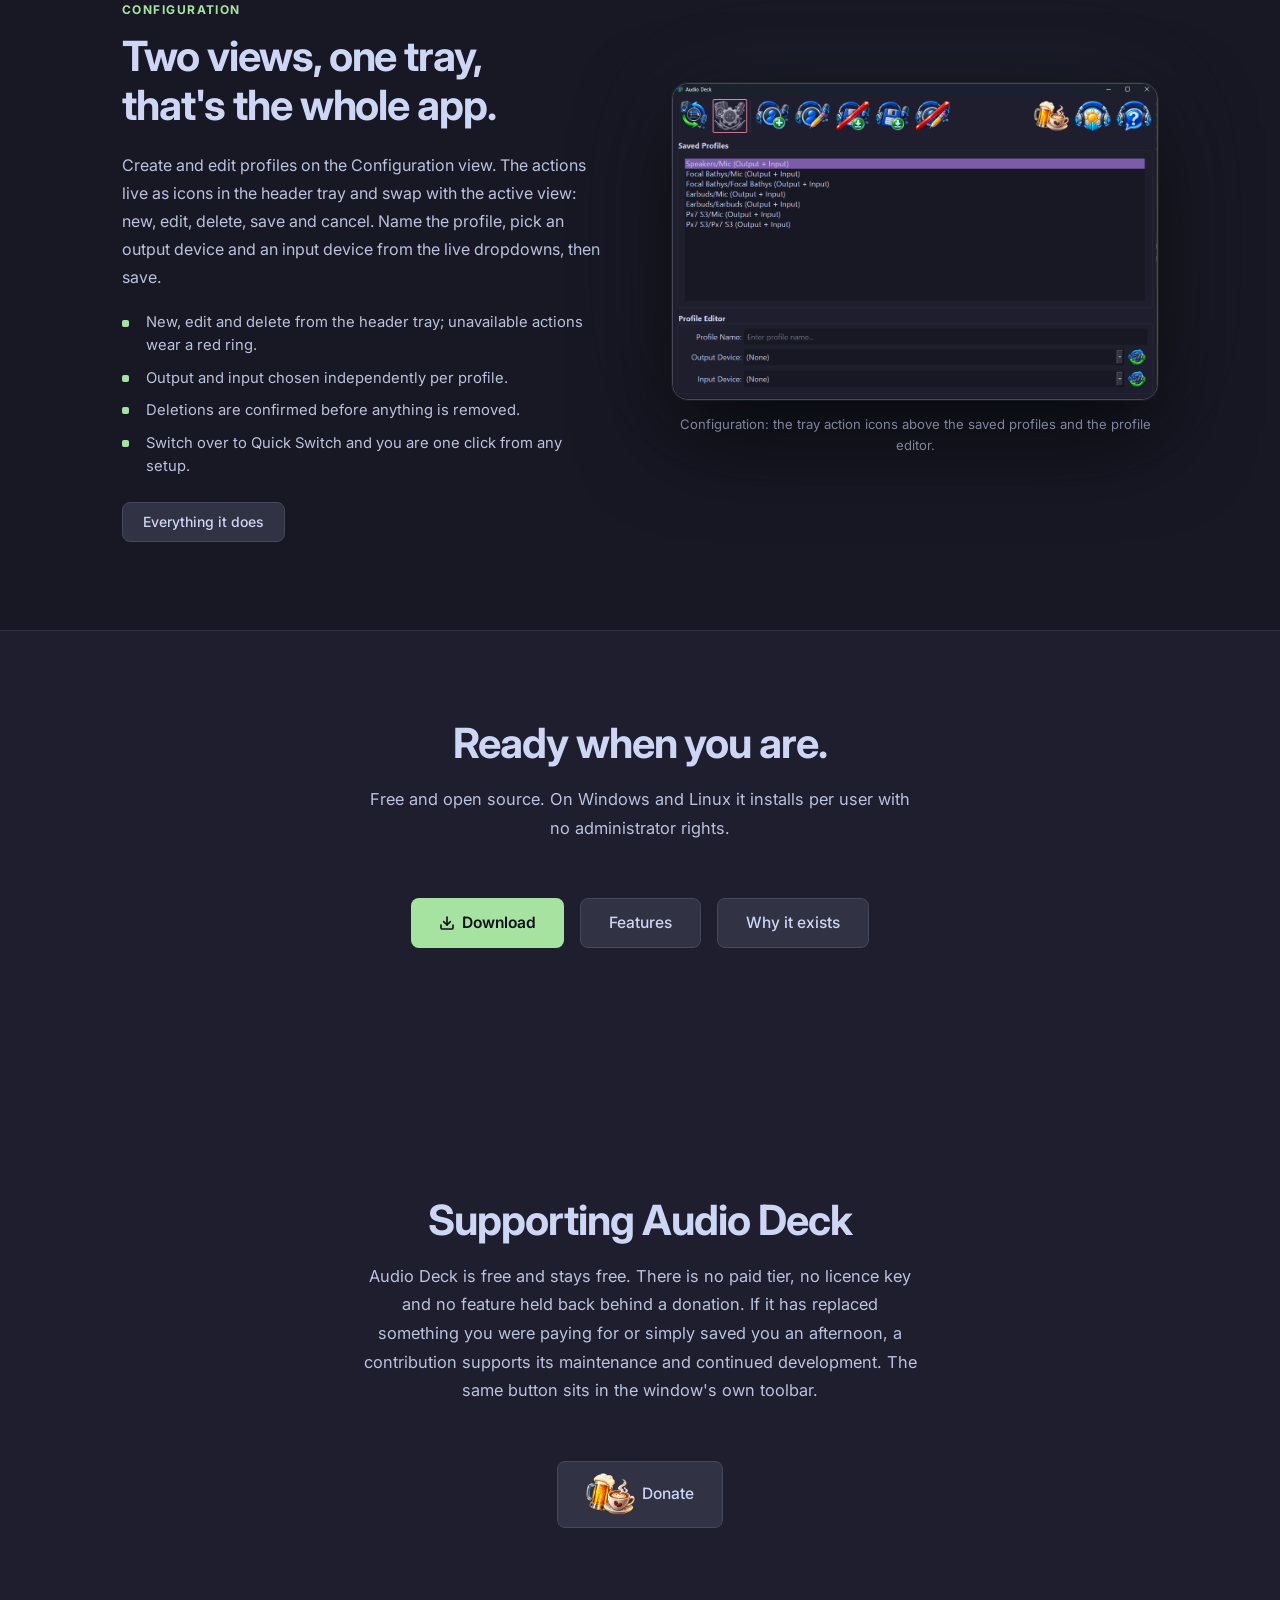
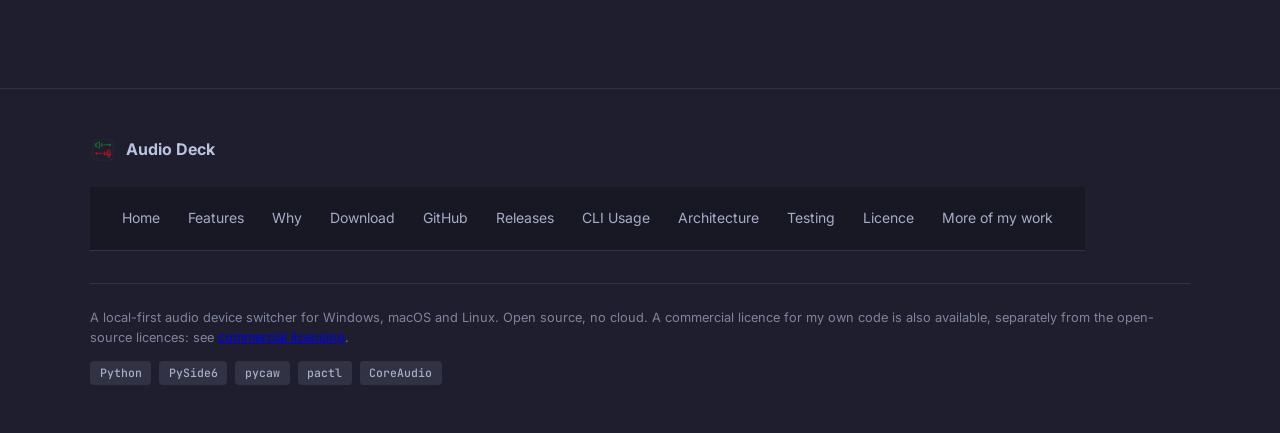
==== commit 7f55b9b8: "Link the rest of my work from every footer Every page's footer now ends with More of my work, leadin" ====
--- a/docs/index.html
+++ b/docs/index.html
@@ -187,6 +187,7 @@
         <a href="https://github.com/oernster/AudioDeck/blob/main/ARCHITECTURE.md">Architecture</a>
         <a href="https://github.com/oernster/AudioDeck/blob/main/TESTING.md">Testing</a>
         <a href="https://github.com/oernster/AudioDeck/blob/main/LICENSE">Licence</a>
+        <a href="https://ernster.dev">More of my work</a>
       </nav>
     </div>
     <div class="footer-bottom">
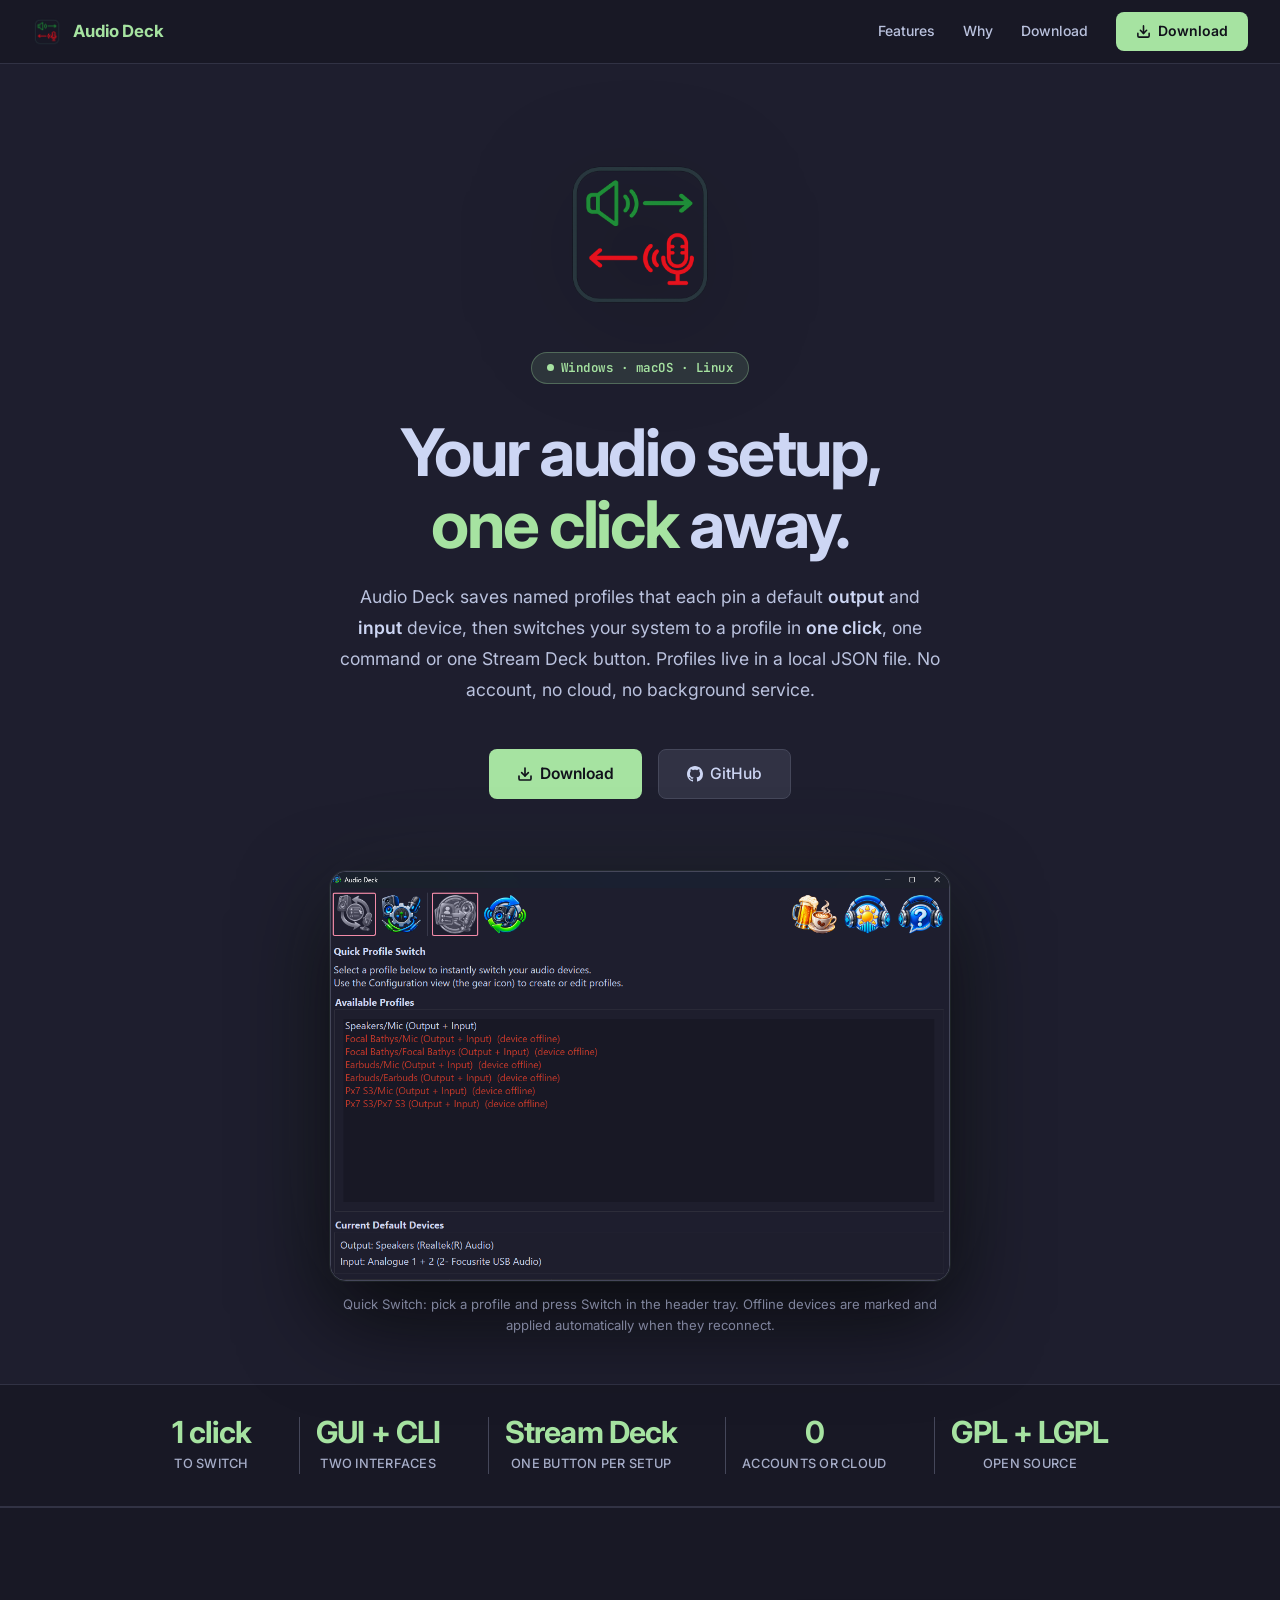
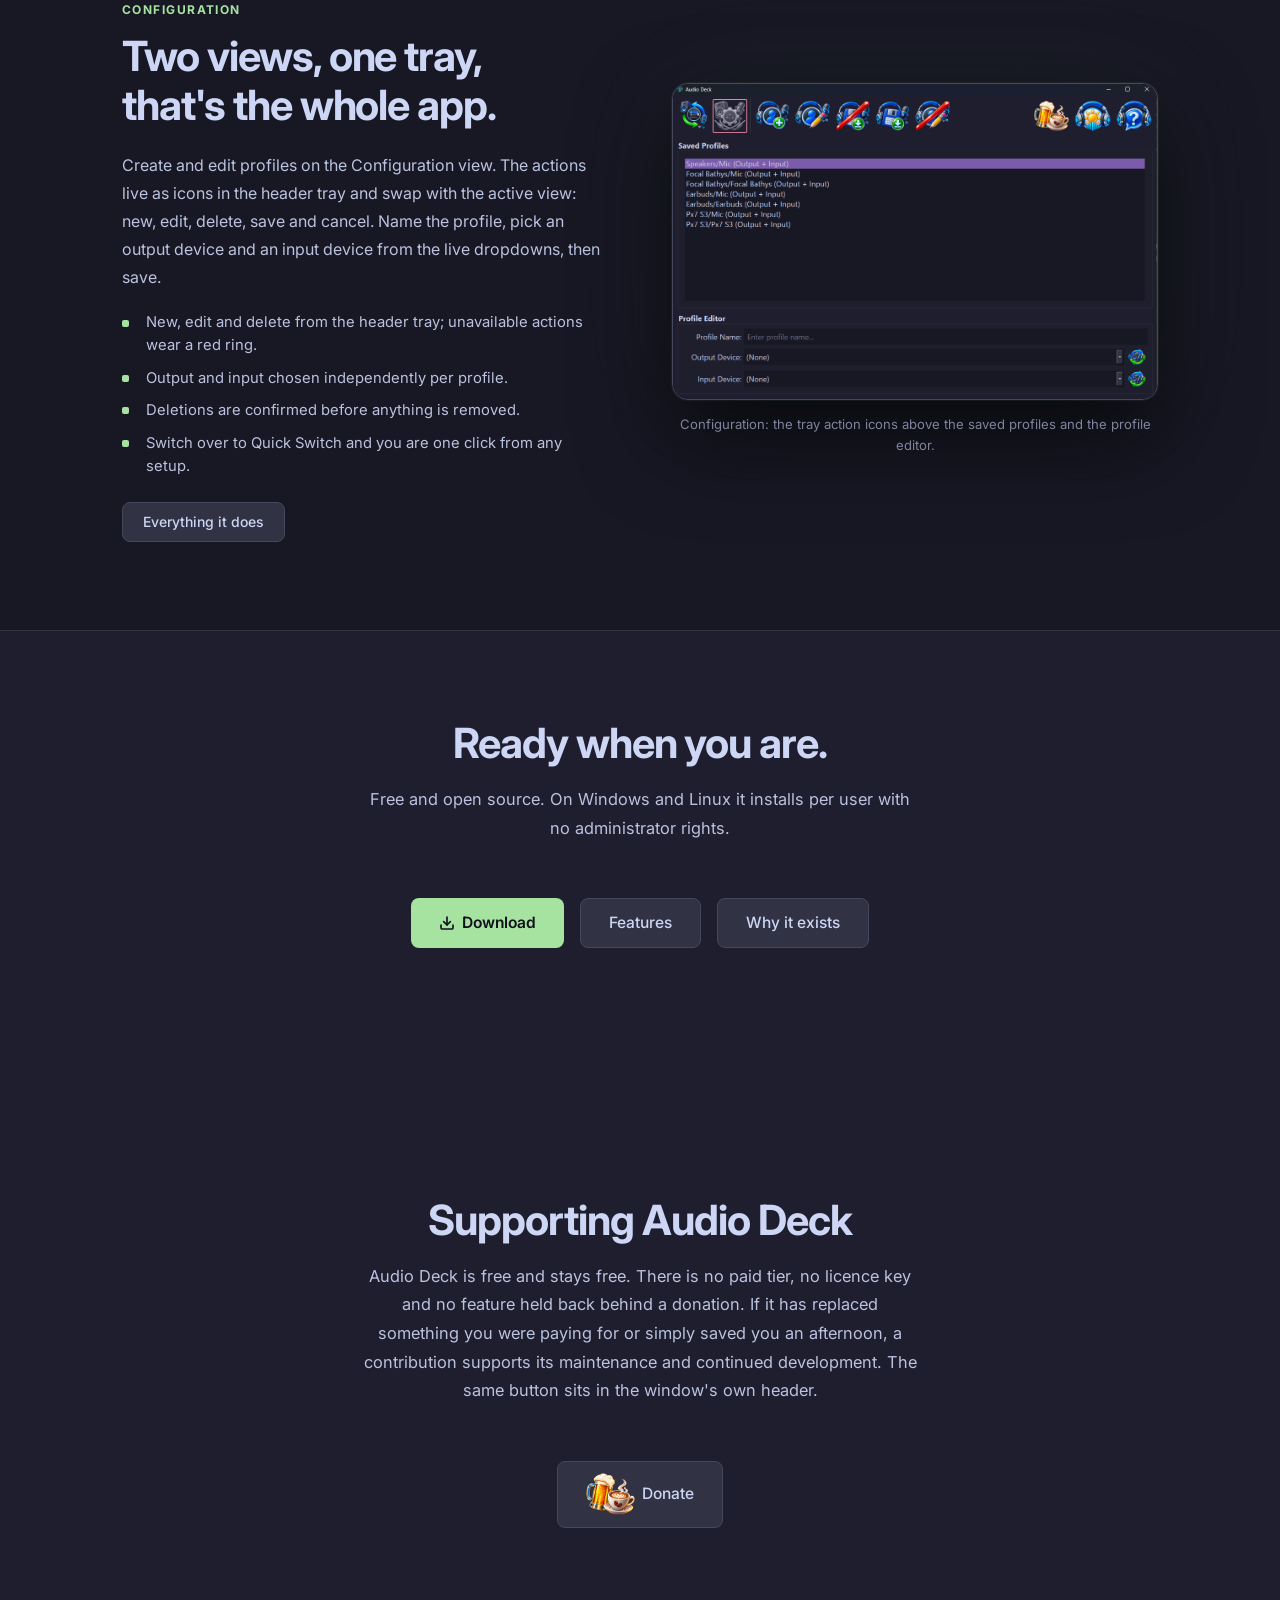
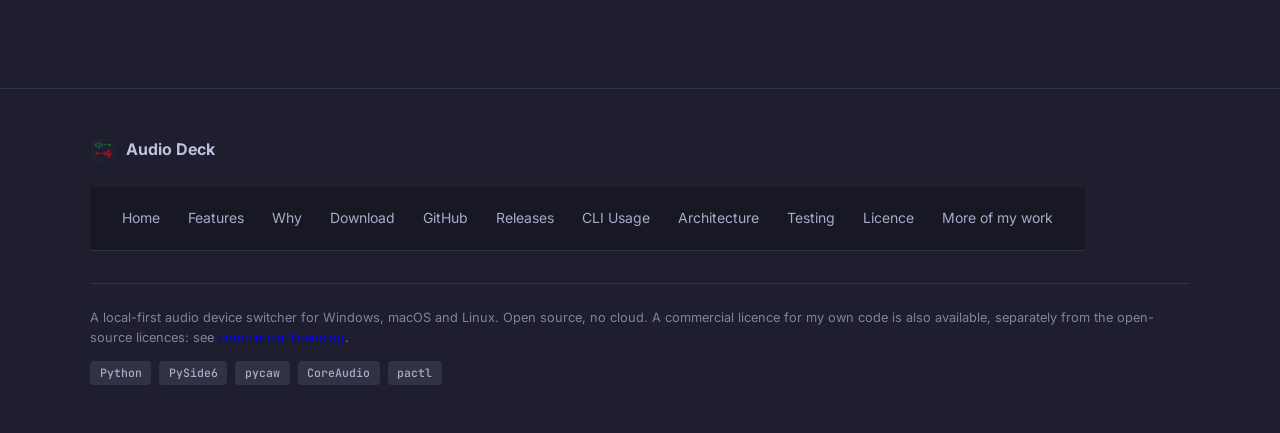
==== commit 1f28f815: "Bring the docs and site in line with the code and bump the minor version TESTING.md counted thirty-s" ====
--- a/docs/index.html
+++ b/docs/index.html
@@ -48,7 +48,7 @@
   <link rel="preconnect" href="https://fonts.googleapis.com">
   <link rel="preconnect" href="https://fonts.gstatic.com" crossorigin>
   <link href="https://fonts.googleapis.com/css2?family=Inter:opsz,wght@14..32,300;14..32,400;14..32,500;14..32,600;14..32,700&family=JetBrains+Mono:wght@400;500&display=swap" rel="stylesheet">
-  <link rel="stylesheet" href="styles.css">
+  <link rel="stylesheet" href="styles.css?v=d2d7b3ea76">
 </head>
 <body>
 
@@ -159,7 +159,7 @@
 <!-- Supporting the project -->
 <section class="section" id="support" style="text-align:center;">
   <h2 class="section-title">Supporting Audio Deck</h2>
-  <p class="section-sub" style="margin-left:auto;margin-right:auto;">Audio Deck is free and stays free. There is no paid tier, no licence key and no feature held back behind a donation. If it has replaced something you were paying for or simply saved you an afternoon, a contribution supports its maintenance and continued development. The same button sits in the window's own toolbar.</p>
+  <p class="section-sub" style="margin-left:auto;margin-right:auto;">Audio Deck is free and stays free. There is no paid tier, no licence key and no feature held back behind a donation. If it has replaced something you were paying for or simply saved you an afternoon, a contribution supports its maintenance and continued development. The same button sits in the window's own header.</p>
   <div class="hero-cta">
     <a class="btn-secondary" href="https://www.paypal.com/ncp/payment/8DD4P8F5U69F6">
       <img src="donate.png" alt="">
@@ -196,8 +196,8 @@
         <span class="chip">Python</span>
         <span class="chip">PySide6</span>
         <span class="chip">pycaw</span>
+        <span class="chip">CoreAudio</span>
         <span class="chip">pactl</span>
-        <span class="chip">CoreAudio</span>
       </div>
     </div>
   </div>
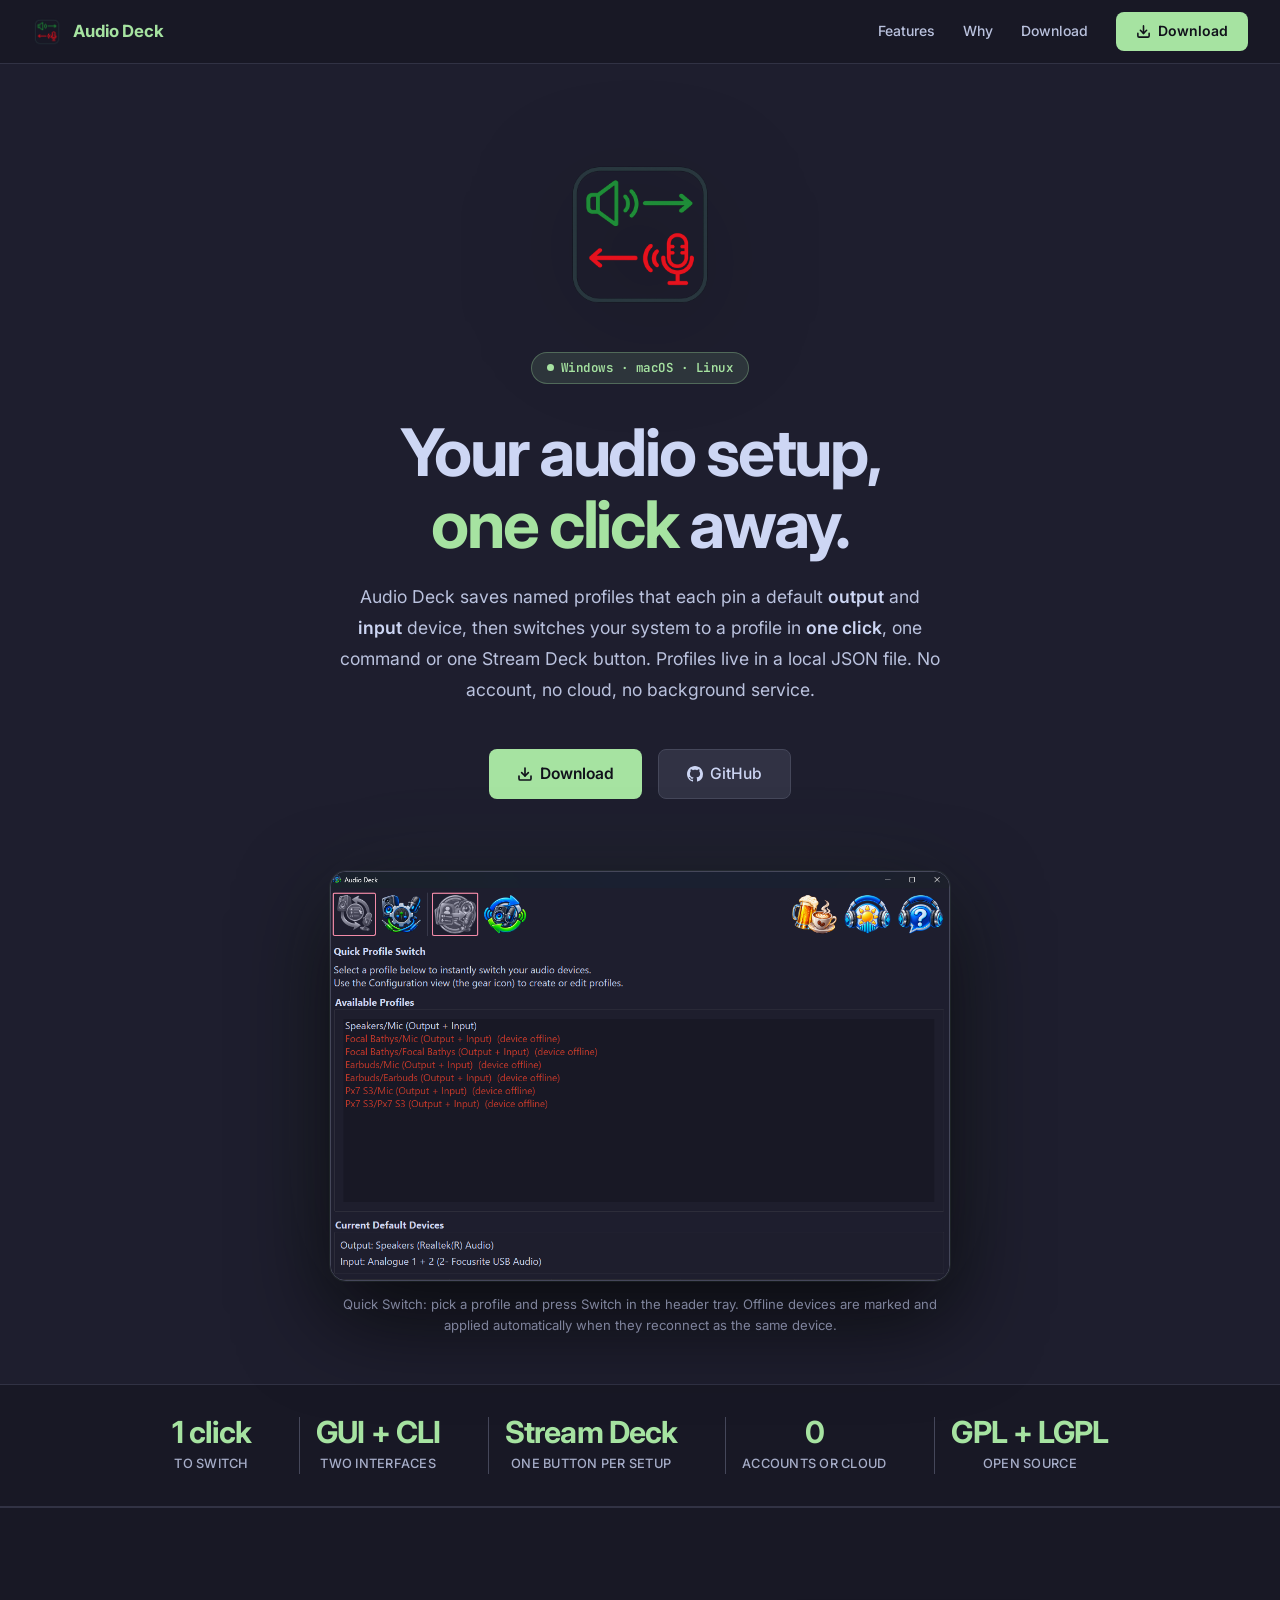
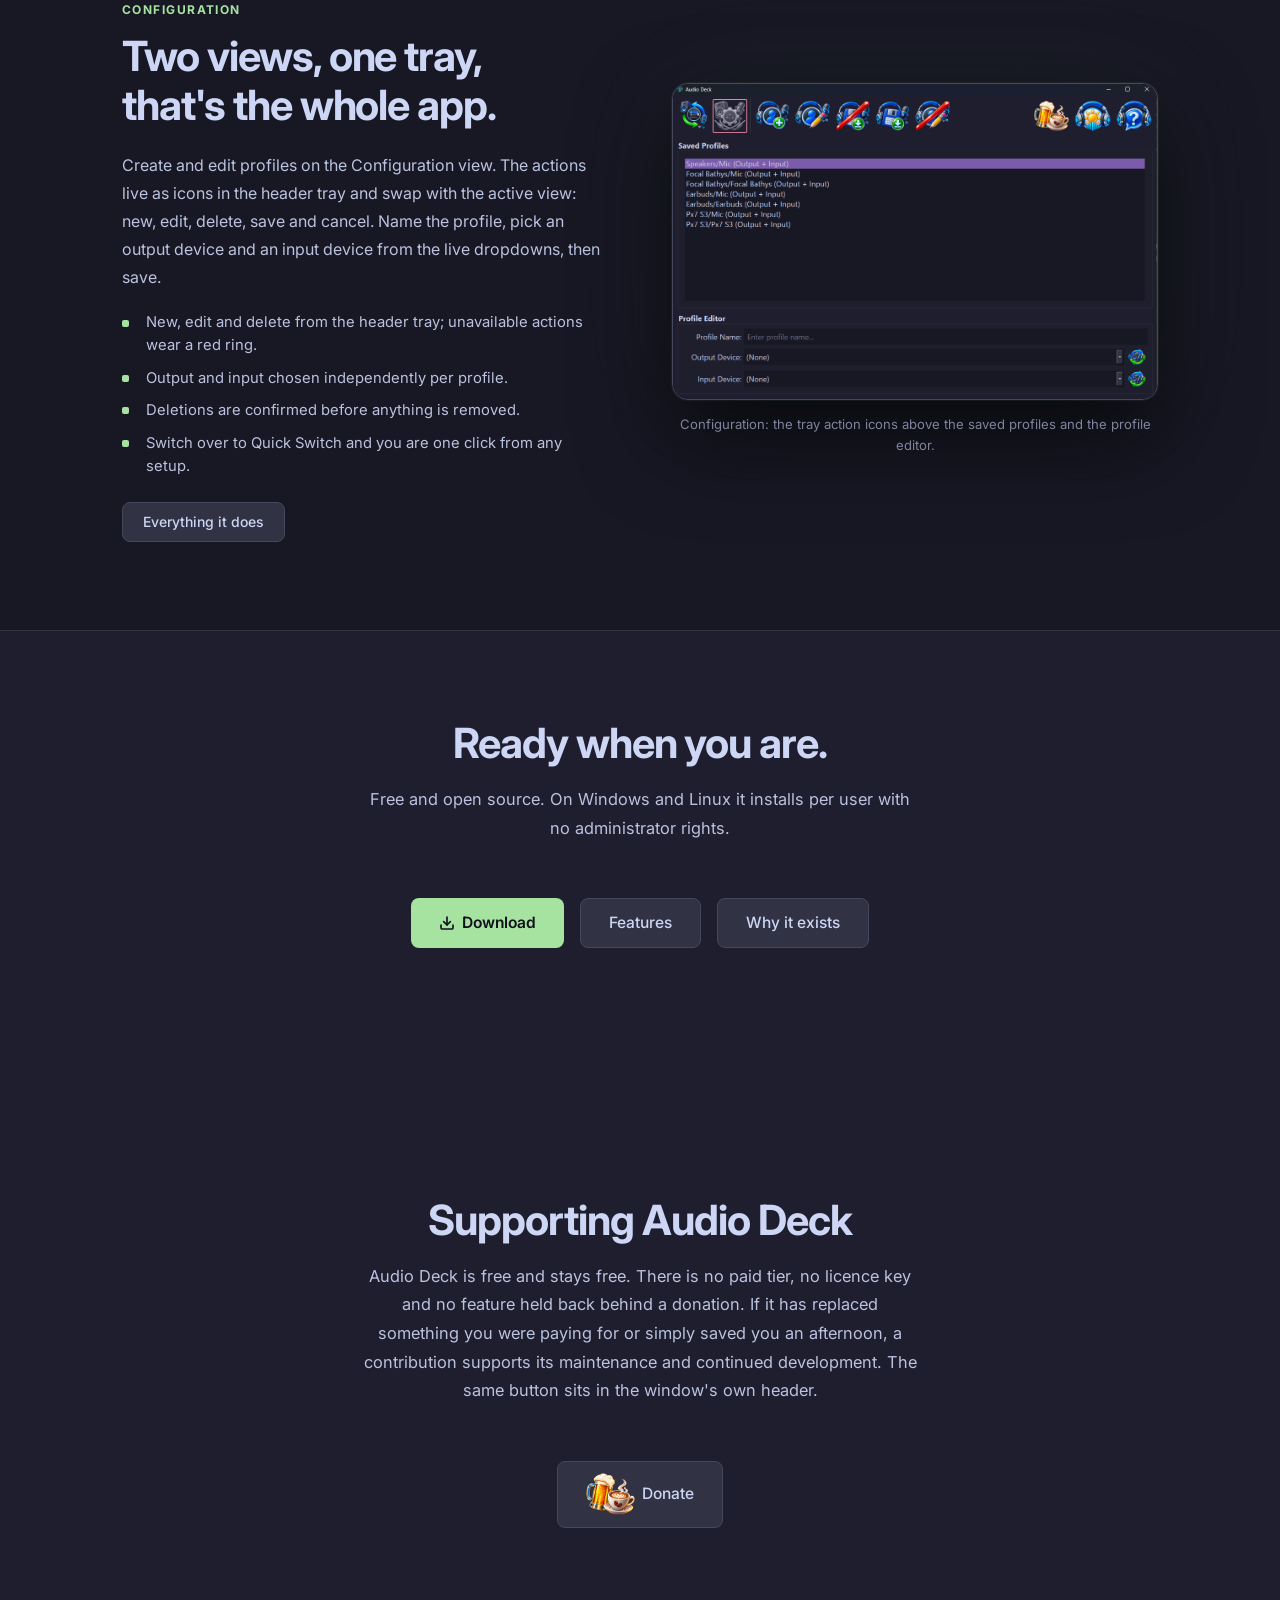
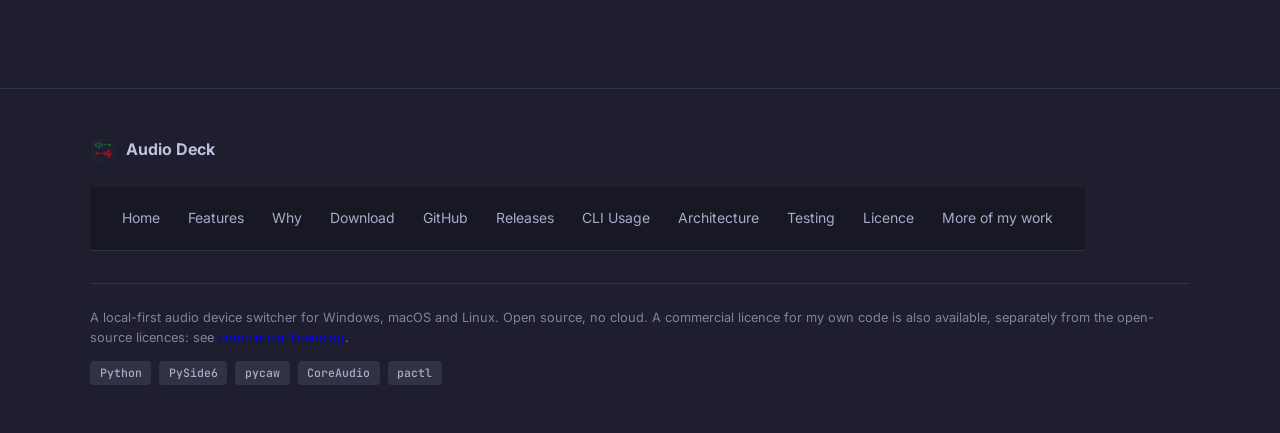
==== commit 2ff67ac2: "Save profiles atomically and report every switch as it really landed Profiles are written to a tempo" ====
--- a/docs/index.html
+++ b/docs/index.html
@@ -101,7 +101,7 @@
     <div class="shot">
       <img src="screenshots/audiodeck1.png" width="1144" height="752" alt="Audio Deck Quick Switch view: the header tray of icon buttons above a list of saved profiles with offline devices marked, above the current default output and input devices.">
     </div>
-    <p class="shot-caption">Quick Switch: pick a profile and press Switch in the header tray. Offline devices are marked and applied automatically when they reconnect.</p>
+    <p class="shot-caption">Quick Switch: pick a profile and press Switch in the header tray. Offline devices are marked and applied automatically when they reconnect as the same device.</p>
   </div>
 </section>
 
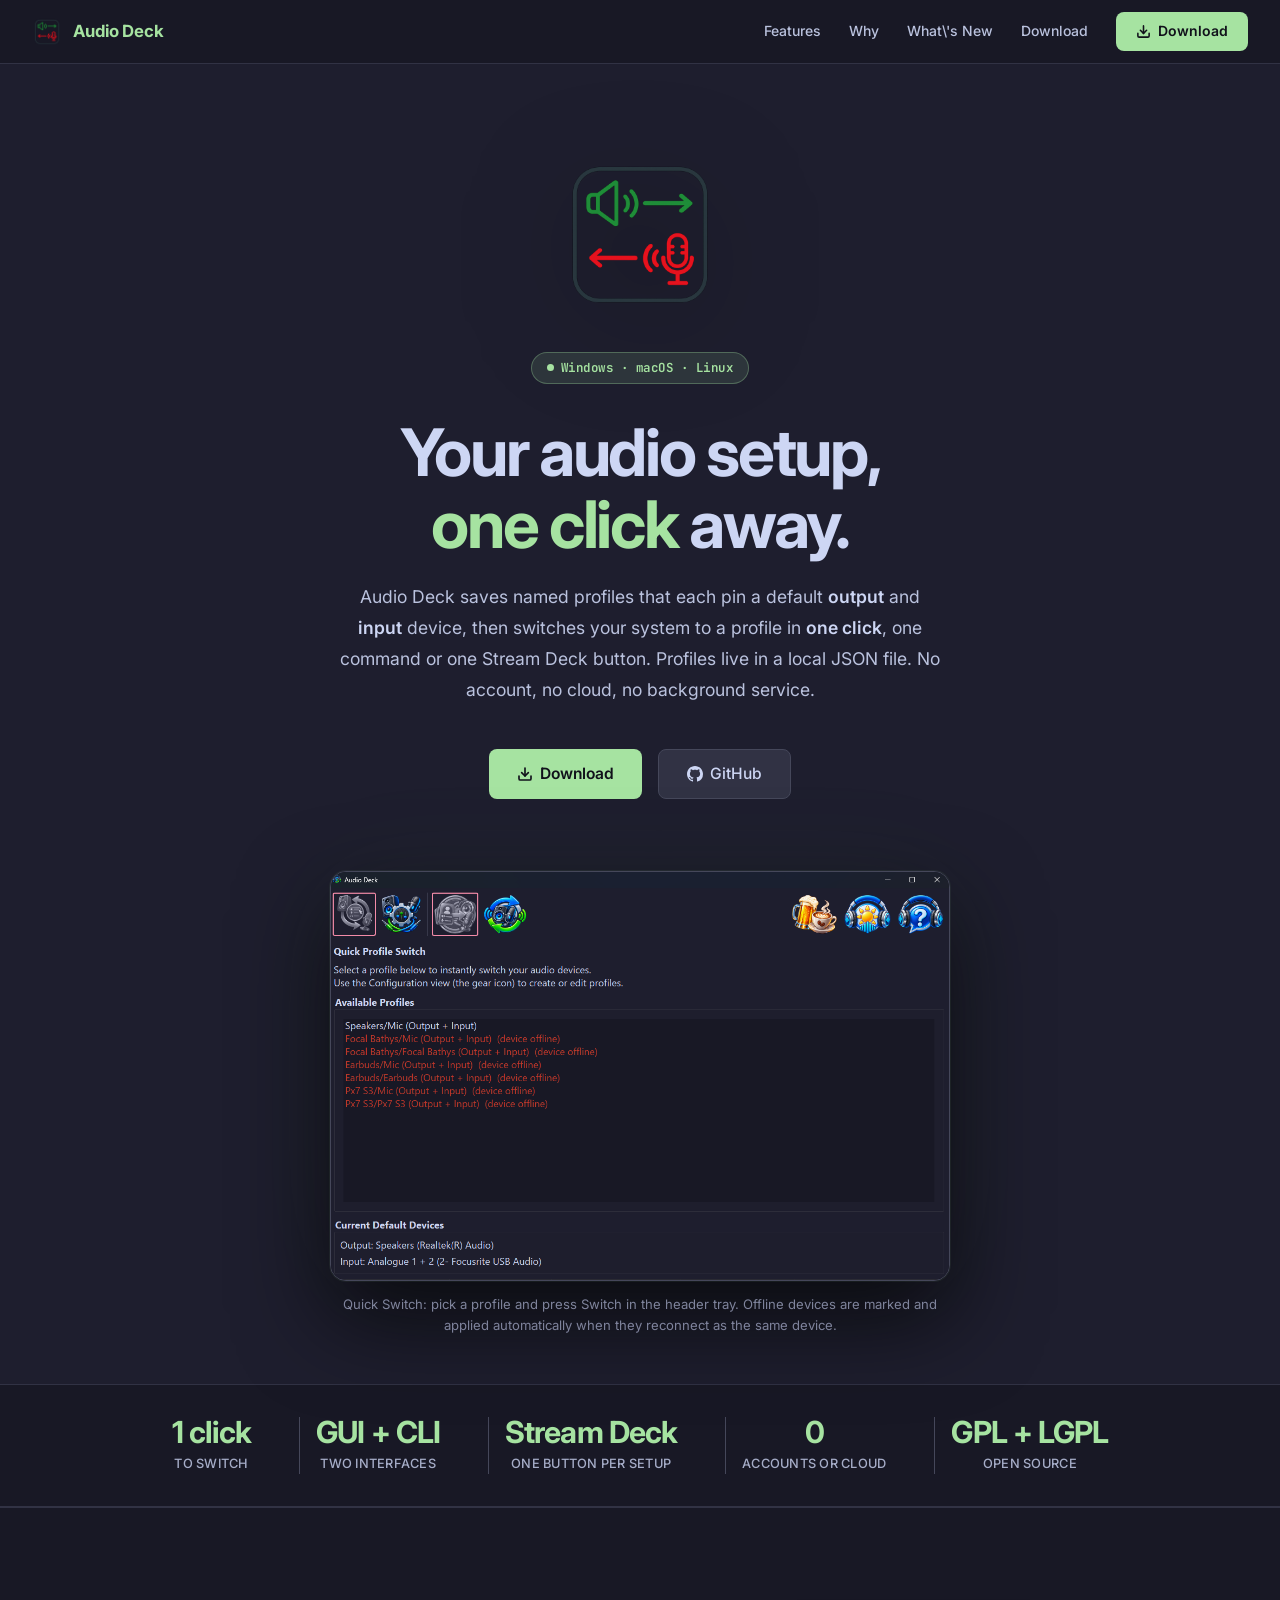
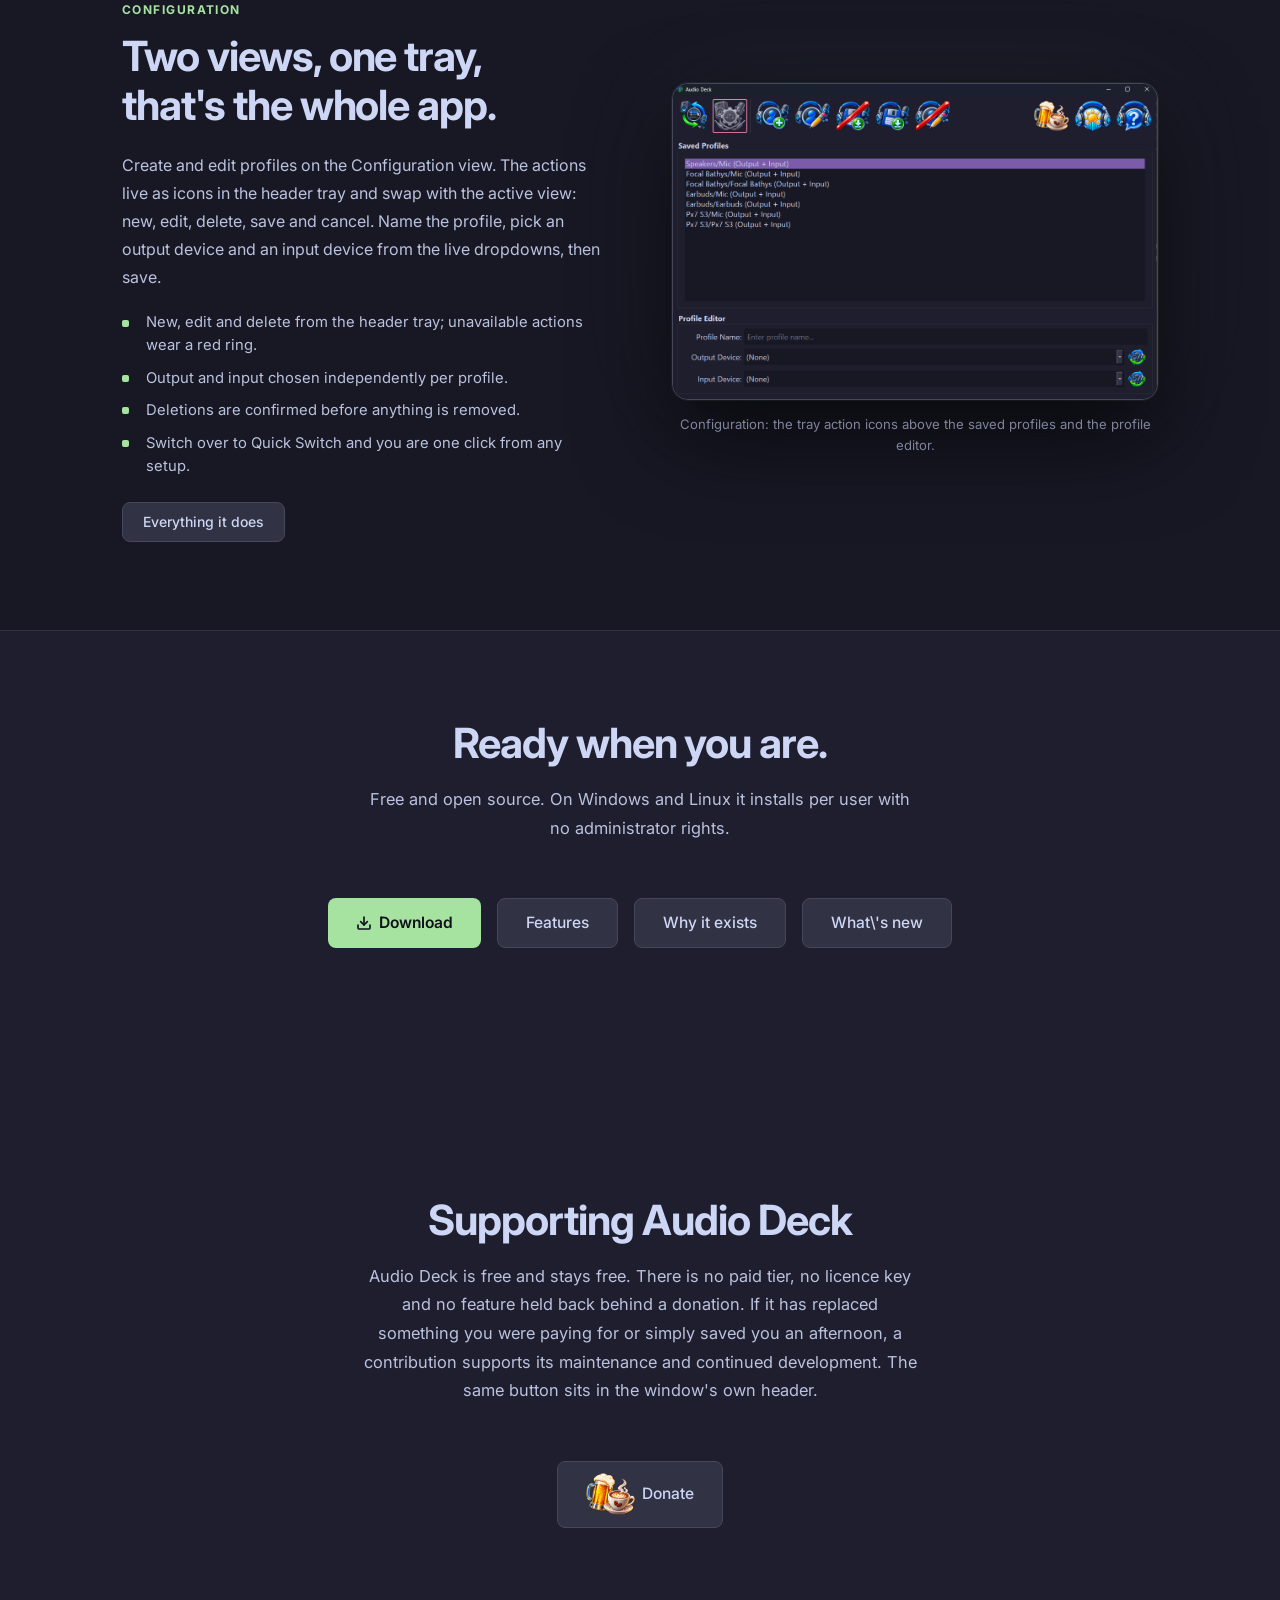
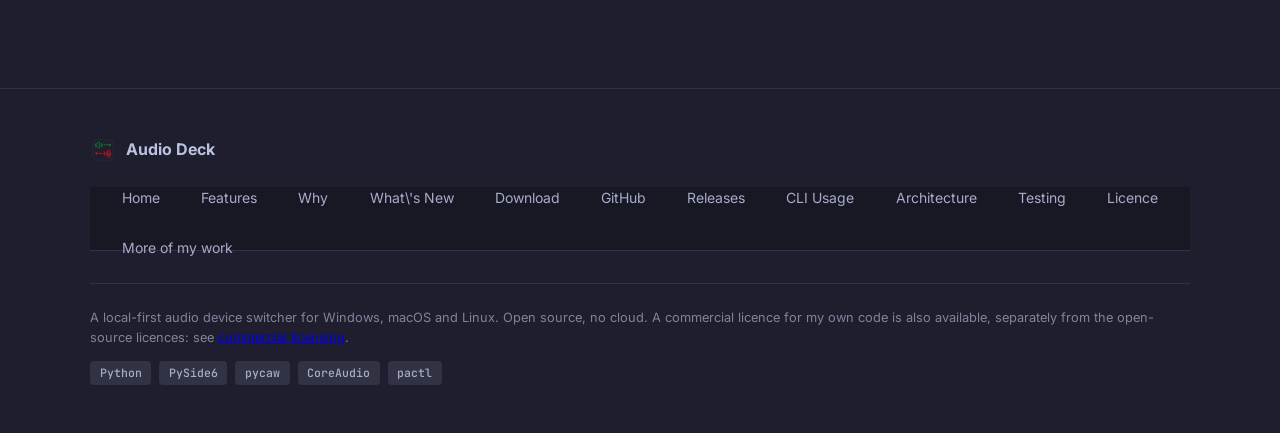
==== commit 25905c5b: "Add a What's New page to the site One entry per published release, newest first, with no dates. Ever" ====
--- a/docs/index.html
+++ b/docs/index.html
@@ -48,7 +48,9 @@
   <link rel="preconnect" href="https://fonts.googleapis.com">
   <link rel="preconnect" href="https://fonts.gstatic.com" crossorigin>
   <link href="https://fonts.googleapis.com/css2?family=Inter:opsz,wght@14..32,300;14..32,400;14..32,500;14..32,600;14..32,700&family=JetBrains+Mono:wght@400;500&display=swap" rel="stylesheet">
-  <link rel="stylesheet" href="styles.css?v=d2d7b3ea76">
+  <link rel="stylesheet" href="styles.css?v=1a698a8280">
+<script>window.goatcounter = {path: function (p) { return location.host + p }}</script>
+<script data-goatcounter="https://oernster.goatcounter.com/count" async src="https://gc.zgo.at/count.js"></script>
 </head>
 <body>
 
@@ -61,6 +63,7 @@
   <div class="nav-right">
     <a class="nav-link" href="features.html">Features</a>
     <a class="nav-link" href="why.html">Why</a>
+    <a class="nav-link" href="whats-new.html">What\'s New</a>
     <a class="nav-link" href="download.html">Download</a>
     <a class="btn-primary" href="download.html">
       <svg width="15" height="15" viewBox="0 0 24 24" fill="none" stroke="currentColor" stroke-width="2.5" stroke-linecap="round" stroke-linejoin="round"><path d="M21 15v4a2 2 0 0 1-2 2H5a2 2 0 0 1-2-2v-4"/><polyline points="7 10 12 15 17 10"/><line x1="12" y1="15" x2="12" y2="3"/></svg>
@@ -153,6 +156,7 @@
     </a>
     <a class="btn-secondary" href="features.html">Features</a>
     <a class="btn-secondary" href="why.html">Why it exists</a>
+  <a class="btn-secondary" href="whats-new.html">What\'s new</a>
   </div>
 </section>
 
@@ -180,6 +184,7 @@
         <a href="./">Home</a>
         <a href="features.html">Features</a>
         <a href="why.html">Why</a>
+        <a href="whats-new.html">What\'s New</a>
         <a href="download.html">Download</a>
         <a href="https://github.com/oernster/AudioDeck">GitHub</a>
         <a href="https://github.com/oernster/AudioDeck/releases">Releases</a>
--- a/docs/styles.css
+++ b/docs/styles.css
@@ -70,6 +70,12 @@
   transition: color 0.18s;
 }
 .nav-right a.nav-link:hover { color: var(--text); }
+/* With four text links the header no longer fits on one line until about
+   676px wide (measured), so the links give way to the footer's copy of them
+   a little earlier than the general 640px phone rule below. */
+@media (max-width: 700px) {
+  .nav-right .nav-link { display: none; }
+}
 
 /* Buttons */
 .btn-primary {
@@ -433,3 +439,56 @@
 .prose a { color: var(--accent); text-decoration: none; }
 .prose a:hover { text-decoration: underline; }
 .cta-row { display: flex; gap: 1rem; flex-wrap: wrap; margin-top: 2rem; }
+
+/* Changelog (whats-new.html): one card per release, newest first, the version
+   in a pill above a plain headline. Cards share the feature cards' surface. */
+.changelog-grid {
+  display: grid;
+  grid-template-columns: repeat(auto-fill, minmax(340px, 1fr));
+  gap: 1.25rem;
+}
+.cl-entry {
+  background: var(--mantle);
+  border: 1px solid var(--surface0);
+  border-radius: 16px;
+  padding: 1.75rem;
+}
+.ver-tag {
+  display: inline-flex;
+  align-items: center;
+  background: rgba(var(--accent-rgb), 0.12);
+  border: 1px solid rgba(var(--accent-rgb), 0.3);
+  color: var(--accent);
+  font-size: 0.775rem;
+  font-weight: 600;
+  font-family: 'JetBrains Mono', monospace;
+  padding: 0.25rem 0.75rem;
+  border-radius: 6px;
+  margin-bottom: 1rem;
+  letter-spacing: 0.03em;
+}
+.cl-entry h3 { font-size: 1rem; font-weight: 600; color: var(--text); margin-bottom: 0.9rem; line-height: 1.3; }
+.cl-entry ul { list-style: none; display: flex; flex-direction: column; gap: 0.5rem; }
+.cl-entry li {
+  font-size: 0.875rem;
+  color: var(--subtext1);
+  line-height: 1.55;
+  padding-left: 1.2rem;
+  position: relative;
+  overflow-wrap: anywhere;
+}
+.cl-entry li::before {
+  content: '';
+  position: absolute;
+  left: 0;
+  top: 0.55em;
+  width: 5px;
+  height: 5px;
+  border-radius: 50%;
+  background: var(--accent);
+  opacity: 0.65;
+}
+.changelog-more { text-align: center; margin-top: 2.5rem; }
+@media (max-width: 640px) {
+  .changelog-grid { grid-template-columns: 1fr; }
+}
